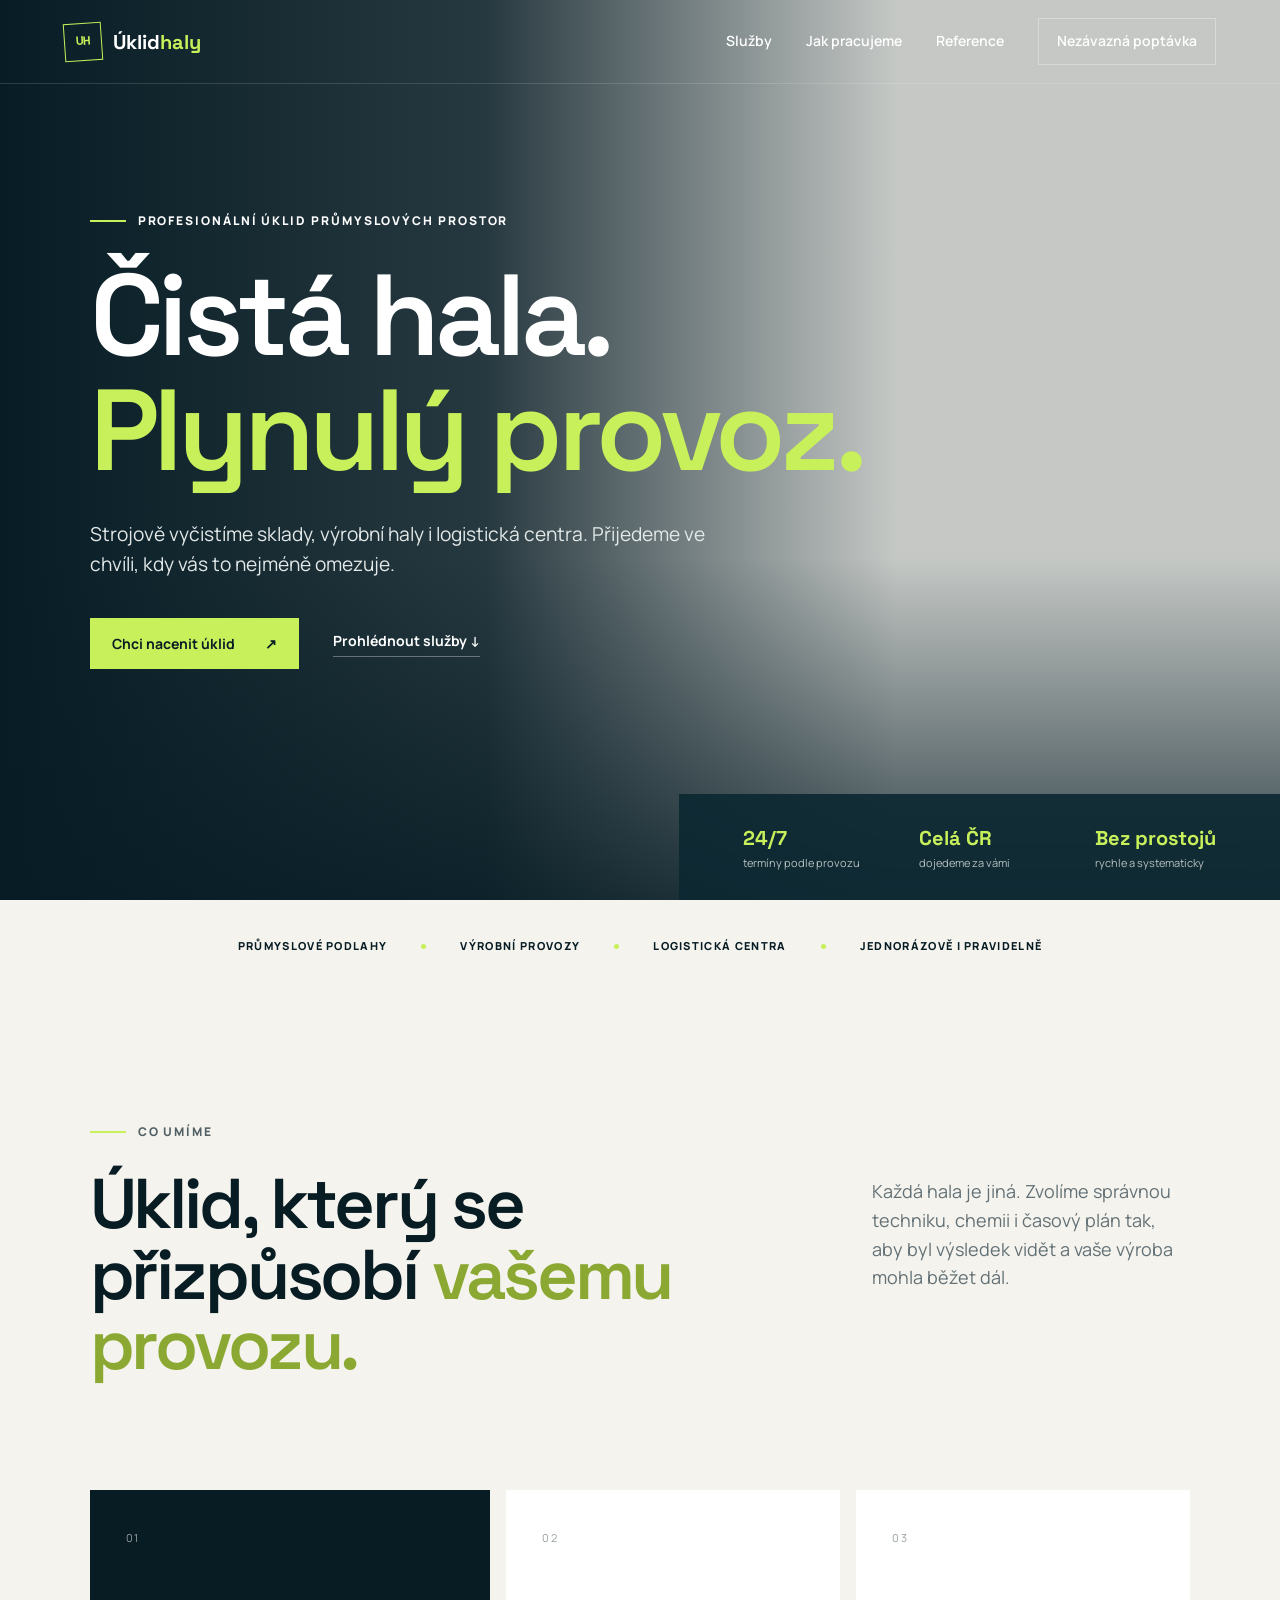
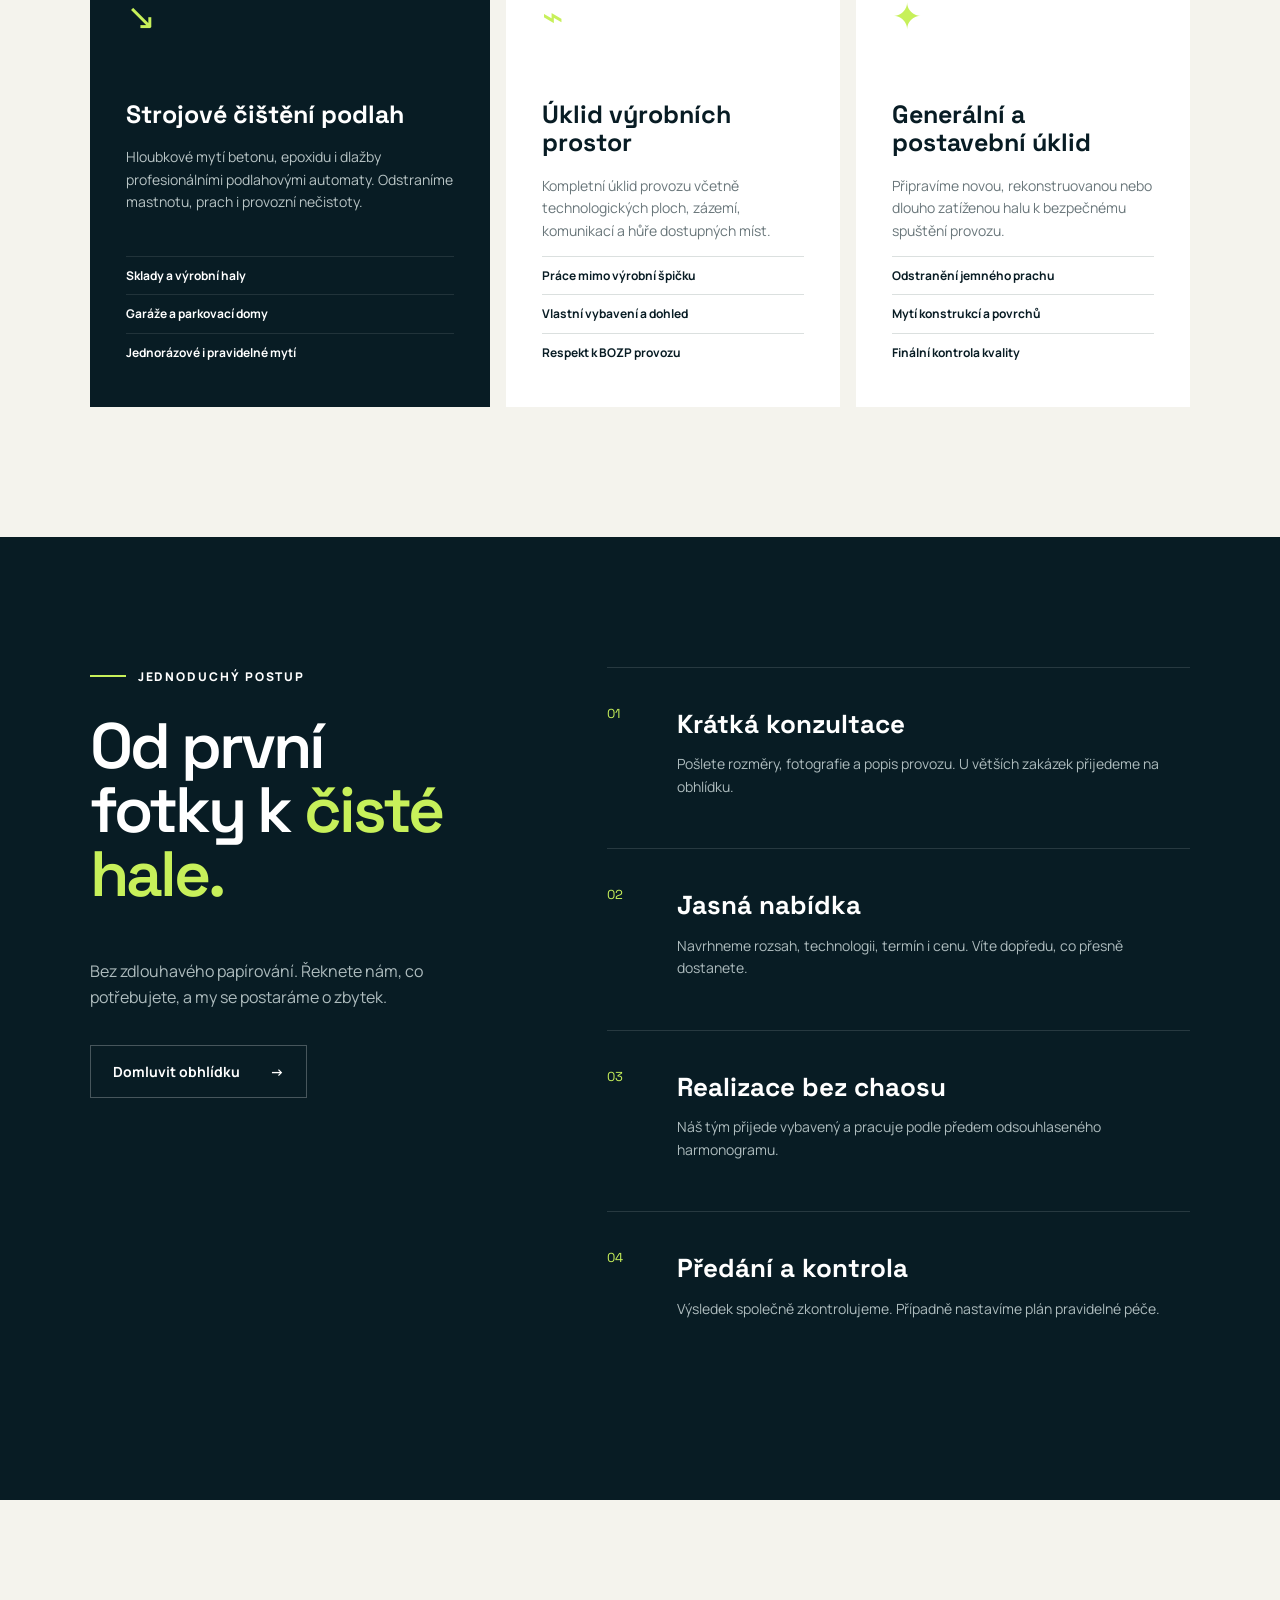
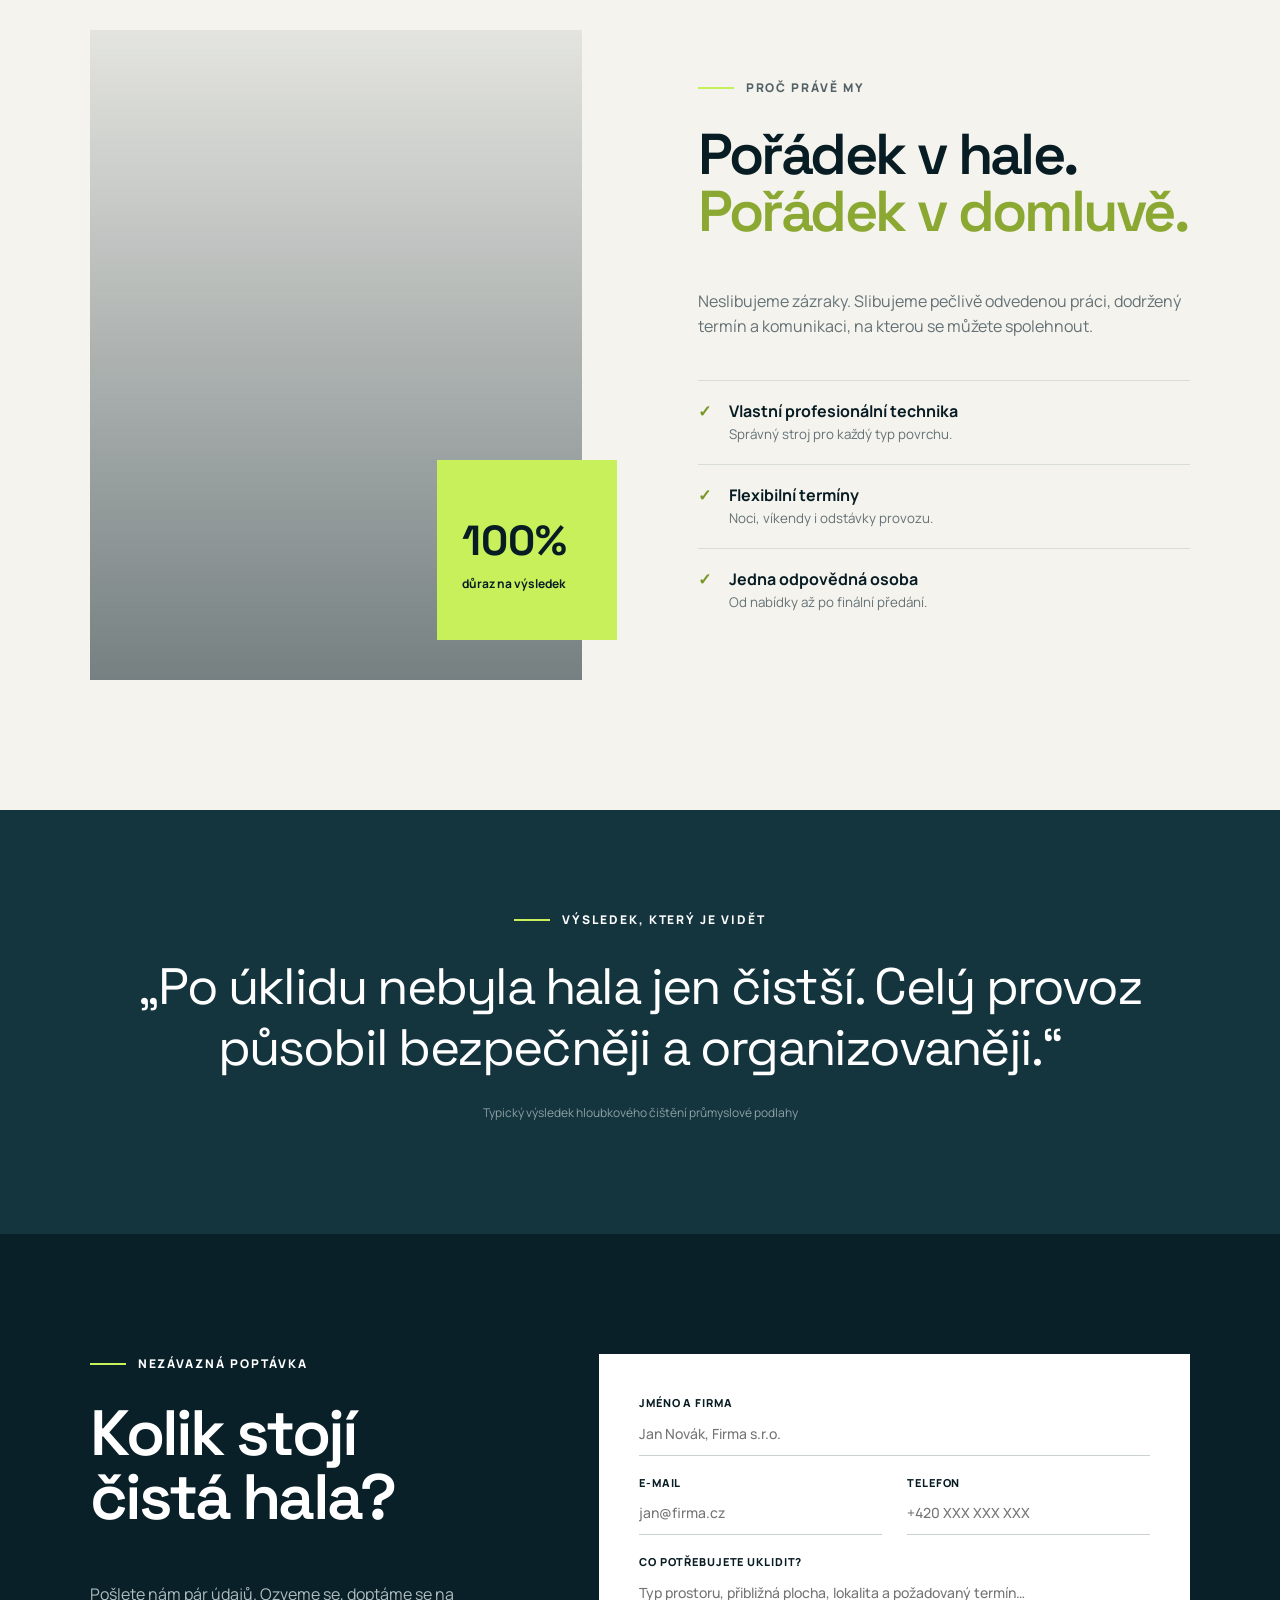
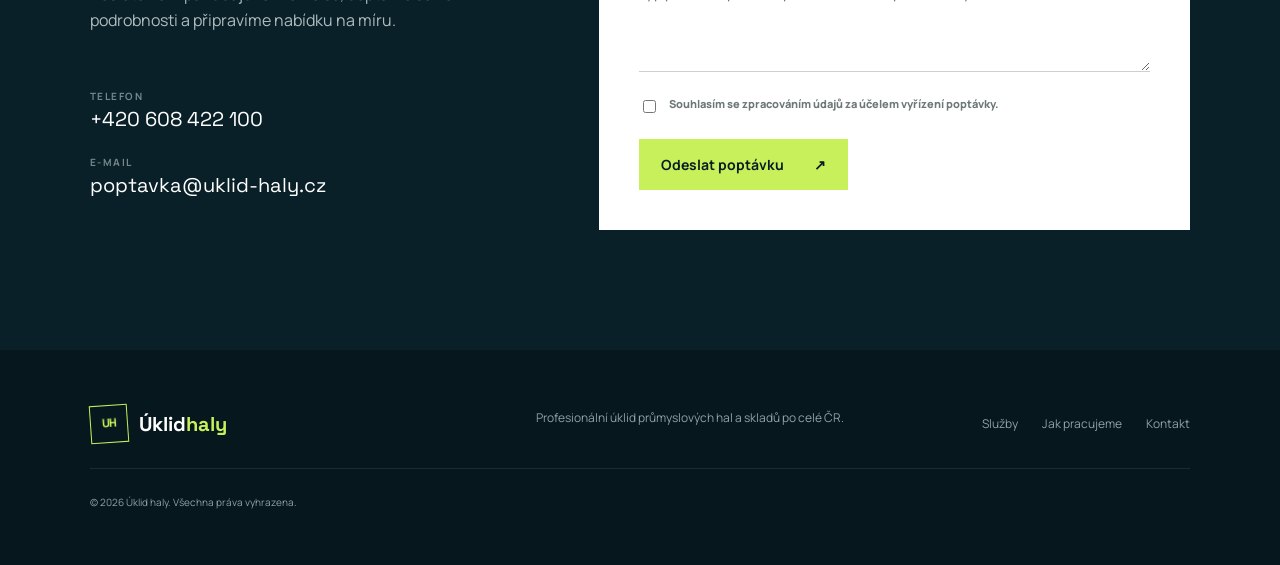
==== index.html @ a07c73bd "Add files via upload" ====
<!doctype html>
<html lang="cs">
<head>
  <meta charset="UTF-8">
  <meta name="viewport" content="width=device-width, initial-scale=1.0">
  <meta name="description" content="Profesionální strojové čištění průmyslových hal, skladů a výrobních provozů po celé ČR.">
  <meta name="theme-color" content="#081c24">
  <title>Úklid haly | Čistý provoz bez prostojů</title>
  <link rel="preconnect" href="https://fonts.googleapis.com">
  <link rel="preconnect" href="https://fonts.gstatic.com" crossorigin>
  <link href="https://fonts.googleapis.com/css2?family=Manrope:wght@400;500;600;700;800&family=Space+Grotesk:wght@500;600;700&display=swap" rel="stylesheet">
  <link rel="stylesheet" href="styles.css">
</head>
<body>
  <header class="site-header" id="top">
    <a class="brand" href="#top" aria-label="Úklid haly – domů">
      <span class="brand-mark">UH</span>
      <span>Úklid<span>haly</span></span>
    </a>
    <button class="menu-button" aria-expanded="false" aria-controls="main-nav">Menu</button>
    <nav id="main-nav" aria-label="Hlavní navigace">
      <a href="#sluzby">Služby</a>
      <a href="#postup">Jak pracujeme</a>
      <a href="#reference">Reference</a>
      <a class="nav-cta" href="#kontakt">Nezávazná poptávka</a>
    </nav>
  </header>

  <main>
    <section class="hero">
      <div class="hero-shade"></div>
      <div class="hero-content reveal">
        <p class="eyebrow"><span></span> Profesionální úklid průmyslových prostor</p>
        <h1>Čistá hala.<br><em>Plynulý provoz.</em></h1>
        <p class="hero-copy">Strojově vyčistíme sklady, výrobní haly i logistická centra. Přijedeme ve chvíli, kdy vás to nejméně omezuje.</p>
        <div class="hero-actions">
          <a class="button button-primary" href="#kontakt">Chci nacenit úklid <span>↗</span></a>
          <a class="text-link" href="#sluzby">Prohlédnout služby ↓</a>
        </div>
      </div>
      <div class="hero-stats reveal">
        <div><strong>24/7</strong><span>termíny podle provozu</span></div>
        <div><strong>Celá ČR</strong><span>dojedeme za vámi</span></div>
        <div><strong>Bez prostojů</strong><span>rychle a systematicky</span></div>
      </div>
    </section>

    <section class="trust-strip" aria-label="Hlavní výhody">
      <span>Průmyslové podlahy</span><i></i><span>Výrobní provozy</span><i></i><span>Logistická centra</span><i></i><span>Jednorázově i pravidelně</span>
    </section>

    <section class="section intro" id="sluzby">
      <div class="section-heading reveal">
        <p class="eyebrow dark"><span></span> Co umíme</p>
        <h2>Úklid, který se přizpůsobí <em>vašemu provozu.</em></h2>
      </div>
      <p class="lead reveal">Každá hala je jiná. Zvolíme správnou techniku, chemii i časový plán tak, aby byl výsledek vidět a vaše výroba mohla běžet dál.</p>
      <div class="services-grid">
        <article class="service-card featured reveal">
          <div class="service-number">01</div>
          <div class="service-icon">↘</div>
          <h3>Strojové čištění podlah</h3>
          <p>Hloubkové mytí betonu, epoxidu i dlažby profesionálními podlahovými automaty. Odstraníme mastnotu, prach i provozní nečistoty.</p>
          <ul><li>Sklady a výrobní haly</li><li>Garáže a parkovací domy</li><li>Jednorázové i pravidelné mytí</li></ul>
        </article>
        <article class="service-card reveal">
          <div class="service-number">02</div>
          <div class="service-icon">⌁</div>
          <h3>Úklid výrobních prostor</h3>
          <p>Kompletní úklid provozu včetně technologických ploch, zázemí, komunikací a hůře dostupných míst.</p>
          <ul><li>Práce mimo výrobní špičku</li><li>Vlastní vybavení a dohled</li><li>Respekt k BOZP provozu</li></ul>
        </article>
        <article class="service-card reveal">
          <div class="service-number">03</div>
          <div class="service-icon">✦</div>
          <h3>Generální a postavební úklid</h3>
          <p>Připravíme novou, rekonstruovanou nebo dlouho zatíženou halu k bezpečnému spuštění provozu.</p>
          <ul><li>Odstranění jemného prachu</li><li>Mytí konstrukcí a povrchů</li><li>Finální kontrola kvality</li></ul>
        </article>
      </div>
    </section>

    <section class="dark-section" id="postup">
      <div class="process-copy reveal">
        <p class="eyebrow"><span></span> Jednoduchý postup</p>
        <h2>Od první fotky k <em>čisté hale.</em></h2>
        <p>Bez zdlouhavého papírování. Řeknete nám, co potřebujete, a my se postaráme o zbytek.</p>
        <a class="button button-outline" href="#kontakt">Domluvit obhlídku <span>→</span></a>
      </div>
      <ol class="steps">
        <li class="reveal"><span>01</span><div><h3>Krátká konzultace</h3><p>Pošlete rozměry, fotografie a popis provozu. U větších zakázek přijedeme na obhlídku.</p></div></li>
        <li class="reveal"><span>02</span><div><h3>Jasná nabídka</h3><p>Navrhneme rozsah, technologii, termín i cenu. Víte dopředu, co přesně dostanete.</p></div></li>
        <li class="reveal"><span>03</span><div><h3>Realizace bez chaosu</h3><p>Náš tým přijede vybavený a pracuje podle předem odsouhlaseného harmonogramu.</p></div></li>
        <li class="reveal"><span>04</span><div><h3>Předání a kontrola</h3><p>Výsledek společně zkontrolujeme. Případně nastavíme plán pravidelné péče.</p></div></li>
      </ol>
    </section>

    <section class="section why-us">
      <div class="why-visual reveal">
        <div class="visual-label"><strong>100%</strong><span>důraz na výsledek</span></div>
      </div>
      <div class="why-copy reveal">
        <p class="eyebrow dark"><span></span> Proč právě my</p>
        <h2>Pořádek v hale.<br><em>Pořádek v domluvě.</em></h2>
        <p>Neslibujeme zázraky. Slibujeme pečlivě odvedenou práci, dodržený termín a komunikaci, na kterou se můžete spolehnout.</p>
        <div class="benefits">
          <div><b>✓</b><span><strong>Vlastní profesionální technika</strong><small>Správný stroj pro každý typ povrchu.</small></span></div>
          <div><b>✓</b><span><strong>Flexibilní termíny</strong><small>Noci, víkendy i odstávky provozu.</small></span></div>
          <div><b>✓</b><span><strong>Jedna odpovědná osoba</strong><small>Od nabídky až po finální předání.</small></span></div>
        </div>
      </div>
    </section>

    <section class="testimonial" id="reference">
      <p class="eyebrow"><span></span> Výsledek, který je vidět</p>
      <blockquote>„Po úklidu nebyla hala jen čistší. Celý provoz působil bezpečněji a organizovaněji.“</blockquote>
      <p class="quote-note">Typický výsledek hloubkového čištění průmyslové podlahy</p>
    </section>

    <section class="contact" id="kontakt">
      <div class="contact-copy reveal">
        <p class="eyebrow"><span></span> Nezávazná poptávka</p>
        <h2>Kolik stojí čistá hala?</h2>
        <p>Pošlete nám pár údajů. Ozveme se, doptáme se na podrobnosti a připravíme nabídku na míru.</p>
        <div class="contact-direct">
          <a href="tel:+420608422100"><span>Telefon</span>+420 608 422 100</a>
          <a href="mailto:poptavka@uklid-haly.cz"><span>E-mail</span>poptavka@uklid-haly.cz</a>
        </div>
      </div>
      <form class="contact-form reveal" action="https://formsubmit.co/poptavka@uklid-haly.cz" method="POST">
        <input type="hidden" name="_subject" value="Nová poptávka z webu uklidhaly.cz">
        <input type="hidden" name="_captcha" value="false">
        <label>Jméno a firma<input name="jmeno_firma" required placeholder="Jan Novák, Firma s.r.o."></label>
        <div class="form-row">
          <label>E-mail<input type="email" name="email" required placeholder="jan@firma.cz"></label>
          <label>Telefon<input type="tel" name="telefon" placeholder="+420 XXX XXX XXX"></label>
        </div>
        <label>Co potřebujete uklidit?<textarea name="zprava" required rows="4" placeholder="Typ prostoru, přibližná plocha, lokalita a požadovaný termín…"></textarea></label>
        <label class="consent"><input type="checkbox" required> <span>Souhlasím se zpracováním údajů za účelem vyřízení poptávky.</span></label>
        <button class="button button-primary" type="submit">Odeslat poptávku <span>↗</span></button>
      </form>
    </section>
  </main>

  <footer>
    <a class="brand" href="#top"><span class="brand-mark">UH</span><span>Úklid<span>haly</span></span></a>
    <p>Profesionální úklid průmyslových hal a skladů po celé ČR.</p>
    <div><a href="#sluzby">Služby</a><a href="#postup">Jak pracujeme</a><a href="#kontakt">Kontakt</a></div>
    <small>© <span id="year"></span> Úklid haly. Všechna práva vyhrazena.</small>
  </footer>
  <script src="script.js"></script>
</body>
</html>
---- styles.css ----
:root{--ink:#081c24;--ink2:#102d36;--lime:#c7f05a;--paper:#f4f3ed;--white:#fff;--muted:#637176;--line:#d9ddd9}*{box-sizing:border-box}html{scroll-behavior:smooth}body{margin:0;background:var(--paper);color:var(--ink);font-family:Manrope,Arial,sans-serif;line-height:1.6}a{color:inherit;text-decoration:none}h1,h2,h3,p{margin-top:0}h1,h2{font-family:"Space Grotesk",sans-serif;line-height:1;letter-spacing:-.045em}h2{font-size:clamp(2.8rem,5.5vw,5.4rem);font-weight:600}em{font-style:normal;color:var(--lime)}.site-header{height:84px;padding:0 max(5vw,24px);display:flex;align-items:center;justify-content:space-between;position:absolute;z-index:20;color:#fff;width:100%;border-bottom:1px solid #ffffff24}.brand{display:flex;align-items:center;gap:11px;font-family:"Space Grotesk";font-size:20px;font-weight:700}.brand>span:last-child>span{color:var(--lime)}.brand-mark{width:38px;height:38px;display:grid;place-items:center;border:1px solid var(--lime);color:var(--lime);font-size:12px;letter-spacing:-1px;transform:rotate(-4deg)}nav{display:flex;align-items:center;gap:34px;font-size:14px;font-weight:600}nav a:not(.nav-cta):hover{color:var(--lime)}.nav-cta{border:1px solid #ffffff55;padding:11px 18px}.nav-cta:hover{background:var(--lime);border-color:var(--lime);color:var(--ink)}.menu-button{display:none}.hero{min-height:780px;height:100vh;max-height:980px;background:linear-gradient(90deg,#071c25 0%,#071c25dd 38%,#071c2533 70%),url('assets/hero-hala.png') center/cover;position:relative;color:#fff;display:flex;align-items:center;padding:120px max(7vw,24px) 140px}.hero-shade{position:absolute;inset:0;background:linear-gradient(0deg,#071c25cc 0%,transparent 38%)}.hero-content{position:relative;z-index:2;max-width:780px}.eyebrow{text-transform:uppercase;letter-spacing:.16em;font-size:12px;font-weight:800;display:flex;align-items:center;gap:12px;margin-bottom:28px}.eyebrow span{display:inline-block;width:36px;height:2px;background:var(--lime)}.eyebrow.dark{color:#526166}.hero h1{font-size:clamp(4rem,9vw,8.5rem);margin-bottom:30px;font-weight:600}.hero-copy{font-size:clamp(1rem,1.5vw,1.25rem);max-width:630px;color:#e3e9e8;margin-bottom:38px}.hero-actions{display:flex;align-items:center;gap:34px;flex-wrap:wrap}.button{display:inline-flex;justify-content:center;align-items:center;gap:30px;padding:16px 22px;border:0;font:700 14px Manrope;cursor:pointer;transition:.2s}.button-primary{background:var(--lime);color:var(--ink)}.button-primary:hover{background:#dcff80;transform:translateY(-2px)}.text-link{font-weight:700;font-size:14px;border-bottom:1px solid #ffffff55;padding-bottom:4px}.hero-stats{position:absolute;z-index:2;bottom:0;right:0;display:grid;grid-template-columns:repeat(3,1fr);background:#0d2832e8;backdrop-filter:blur(14px);padding:28px max(5vw,30px);gap:55px}.hero-stats div{display:flex;flex-direction:column}.hero-stats strong{font-family:"Space Grotesk";font-size:20px;color:var(--lime)}.hero-stats span{font-size:11px;color:#b7c1c2}.trust-strip{min-height:92px;display:flex;align-items:center;justify-content:center;gap:34px;text-transform:uppercase;font-size:11px;font-weight:800;letter-spacing:.12em;padding:20px}.trust-strip i{width:5px;height:5px;border-radius:50%;background:var(--lime)}.section{padding:130px max(7vw,24px)}.intro{display:grid;grid-template-columns:1.4fr .6fr;gap:40px}.section-heading h2{margin-bottom:70px}.section-heading em,.why-copy em{color:#8aa832}.lead{font-size:18px;color:var(--muted);padding-top:55px}.services-grid{grid-column:1/-1;display:grid;grid-template-columns:1.2fr 1fr 1fr;gap:16px}.service-card{background:#fff;padding:36px;min-height:440px;display:flex;flex-direction:column;border-top:3px solid transparent;transition:.25s}.service-card:hover{transform:translateY(-5px);border-color:var(--lime);box-shadow:0 18px 45px #102d3614}.service-card.featured{background:var(--ink);color:#fff}.service-number{font-size:11px;color:#97a0a0;letter-spacing:.15em}.service-icon{font-size:36px;color:var(--lime);margin:40px 0 55px}.service-card h3{font-family:"Space Grotesk";font-size:25px;line-height:1.15;margin-bottom:18px}.service-card p{font-size:14px;color:#69767a}.featured p{color:#b8c4c5}.service-card ul{list-style:none;padding:0;margin:auto 0 0;font-size:12px;font-weight:700}.service-card li{padding:9px 0;border-top:1px solid #dbe0df}.featured li{border-color:#ffffff1a}.dark-section{background:var(--ink);color:#fff;padding:130px max(7vw,24px);display:grid;grid-template-columns:.8fr 1.2fr;gap:10vw}.process-copy{position:sticky;top:50px;align-self:start}.process-copy h2{font-size:clamp(3rem,5vw,5rem)}.process-copy>p:not(.eyebrow){color:#aebcbe;max-width:460px;margin-bottom:35px}.button-outline{border:1px solid #ffffff42;background:transparent;color:#fff}.button-outline:hover{border-color:var(--lime);color:var(--lime)}.steps{padding:0;margin:0;list-style:none}.steps li{display:grid;grid-template-columns:70px 1fr;padding:36px 0;border-top:1px solid #ffffff20}.steps li>span{font-family:"Space Grotesk";font-size:13px;color:var(--lime)}.steps h3{font-family:"Space Grotesk";font-size:26px;margin-bottom:8px}.steps p{color:#aebcbe;font-size:14px;max-width:550px}.why-us{display:grid;grid-template-columns:1fr 1fr;gap:9vw;align-items:center}.why-visual{min-height:650px;background:linear-gradient(0deg,#081c2488,#081c2411),url('assets/hero-hala.png') 72% center/cover;position:relative}.visual-label{position:absolute;right:-35px;bottom:40px;background:var(--lime);width:180px;height:180px;display:flex;flex-direction:column;justify-content:center;padding:25px}.visual-label strong{font-family:"Space Grotesk";font-size:42px}.visual-label span{font-size:12px;font-weight:700}.why-copy h2{font-size:clamp(2.7rem,4.5vw,4.8rem)}.why-copy>p:not(.eyebrow){color:var(--muted)}.benefits{margin-top:40px}.benefits>div{display:flex;gap:18px;padding:18px 0;border-top:1px solid var(--line)}.benefits b{color:#789626}.benefits span{display:flex;flex-direction:column}.benefits small{color:var(--muted)}.testimonial{background:#14343e;color:#fff;text-align:center;padding:100px max(7vw,24px)}.testimonial .eyebrow{justify-content:center}.testimonial blockquote{font-family:"Space Grotesk";font-size:clamp(2rem,4vw,4rem);line-height:1.18;max-width:1100px;margin:0 auto 25px;letter-spacing:-.035em}.quote-note{color:#8ea1a5;font-size:12px}.contact{background:#0a2028;color:#fff;padding:120px max(7vw,24px);display:grid;grid-template-columns:.8fr 1.2fr;gap:9vw}.contact h2{font-size:clamp(3rem,5vw,5rem)}.contact-copy>p:not(.eyebrow){color:#aebcbe}.contact-direct{margin-top:55px;display:grid;gap:20px}.contact-direct a{font-family:"Space Grotesk";font-size:20px}.contact-direct span{display:block;text-transform:uppercase;font:700 10px Manrope;color:#74888c;letter-spacing:.15em}.contact-form{background:#fff;color:var(--ink);padding:40px;display:grid;gap:18px}.contact-form label{font-size:11px;font-weight:800;text-transform:uppercase;letter-spacing:.08em}.contact-form input,.contact-form textarea{width:100%;border:0;border-bottom:1px solid #cbd1d0;padding:12px 0;font:500 14px Manrope;outline:none;background:transparent;border-radius:0}.contact-form input:focus,.contact-form textarea:focus{border-color:#779922}.form-row{display:grid;grid-template-columns:1fr 1fr;gap:25px}.consent{display:flex;gap:10px;align-items:flex-start;text-transform:none!important;letter-spacing:0!important;color:#6c7779}.consent input{width:auto;margin-top:5px}.contact-form .button{justify-self:start;margin-top:5px}footer{background:#06171d;color:#92a2a5;padding:55px max(7vw,24px);display:grid;grid-template-columns:1fr 1fr auto;align-items:center;gap:25px;font-size:12px}footer .brand{color:#fff}footer>div{display:flex;gap:24px}footer small{grid-column:1/-1;border-top:1px solid #ffffff16;padding-top:25px}.reveal{opacity:0;transform:translateY(24px);transition:opacity .7s ease,transform .7s ease}.reveal.visible{opacity:1;transform:none}@media(max-width:850px){.site-header{height:70px}.menu-button{display:block;background:transparent;color:#fff;border:1px solid #ffffff55;padding:9px 13px;font-weight:700}.site-header nav{display:none;position:absolute;top:70px;left:0;right:0;background:var(--ink);padding:25px;flex-direction:column;align-items:stretch}.site-header nav.open{display:flex}.hero{min-height:800px;padding-top:110px;align-items:flex-start}.hero h1{font-size:clamp(3.6rem,16vw,6rem);margin-top:55px}.hero-stats{left:0;grid-template-columns:1fr;gap:12px;padding:20px 24px}.hero-stats div{flex-direction:row;justify-content:space-between}.trust-strip{overflow:hidden;justify-content:flex-start;white-space:nowrap}.intro,.dark-section,.why-us,.contact{grid-template-columns:1fr}.section{padding:85px 24px}.section-heading h2{margin-bottom:10px}.lead{padding-top:0}.services-grid{grid-template-columns:1fr}.process-copy{position:static}.dark-section,.contact{padding:85px 24px}.why-visual{min-height:450px}.visual-label{right:0}.contact-form{padding:25px}.form-row{grid-template-columns:1fr}footer{grid-template-columns:1fr}footer small{grid-column:auto}footer>div{flex-wrap:wrap}}@media(prefers-reduced-motion:reduce){html{scroll-behavior:auto}.reveal{opacity:1;transform:none;transition:none}}
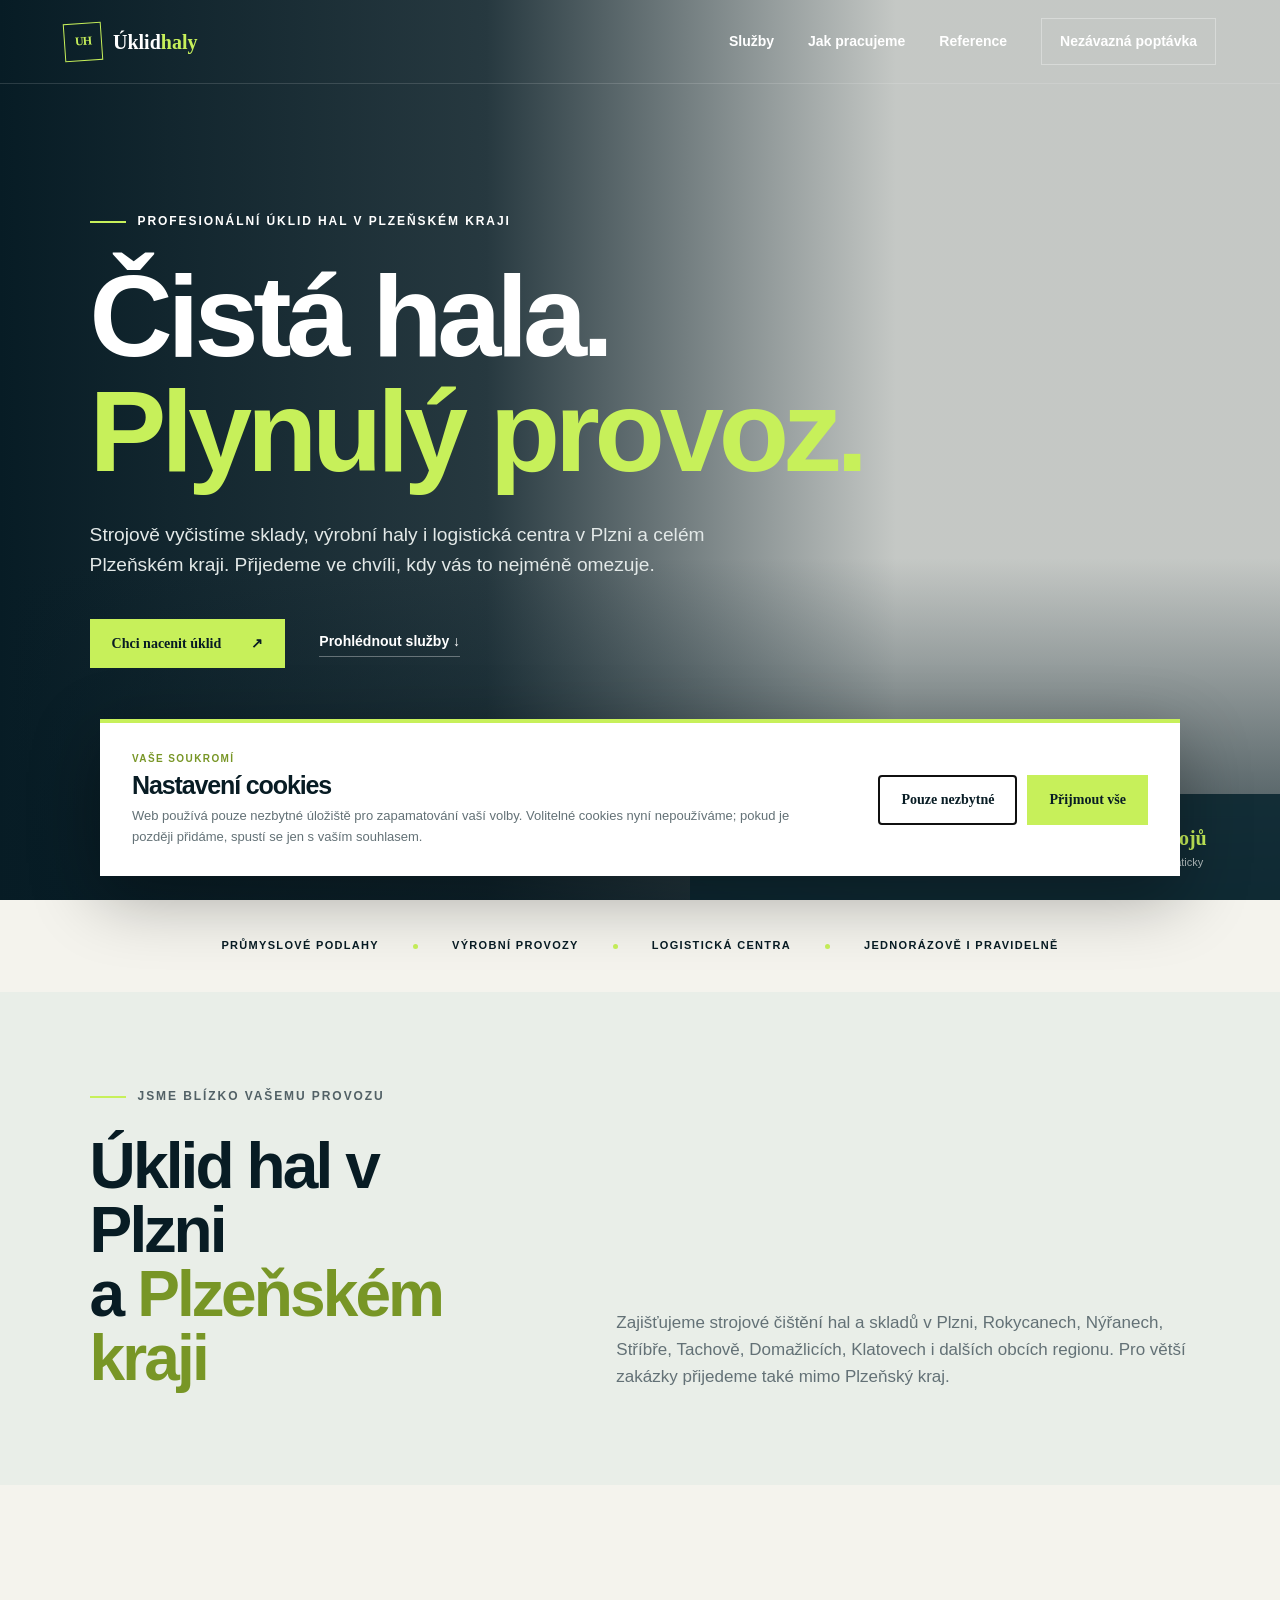
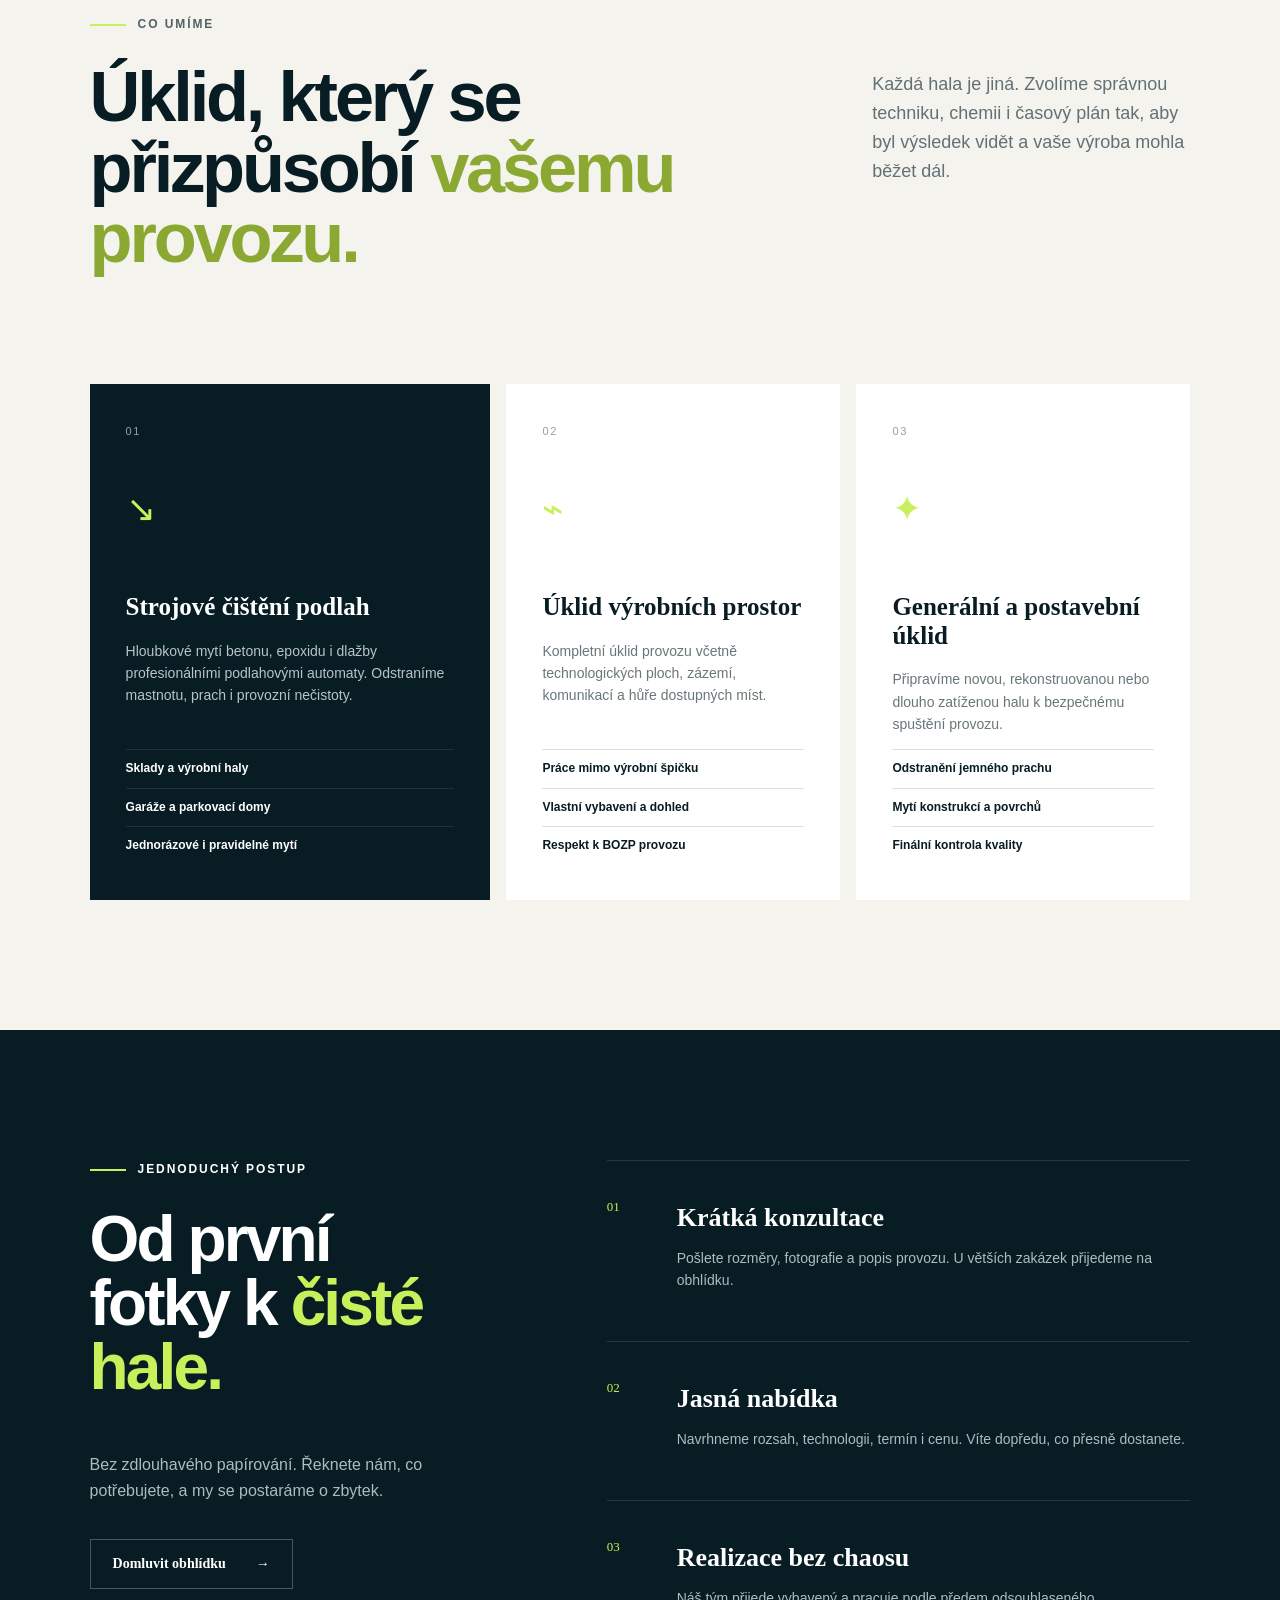
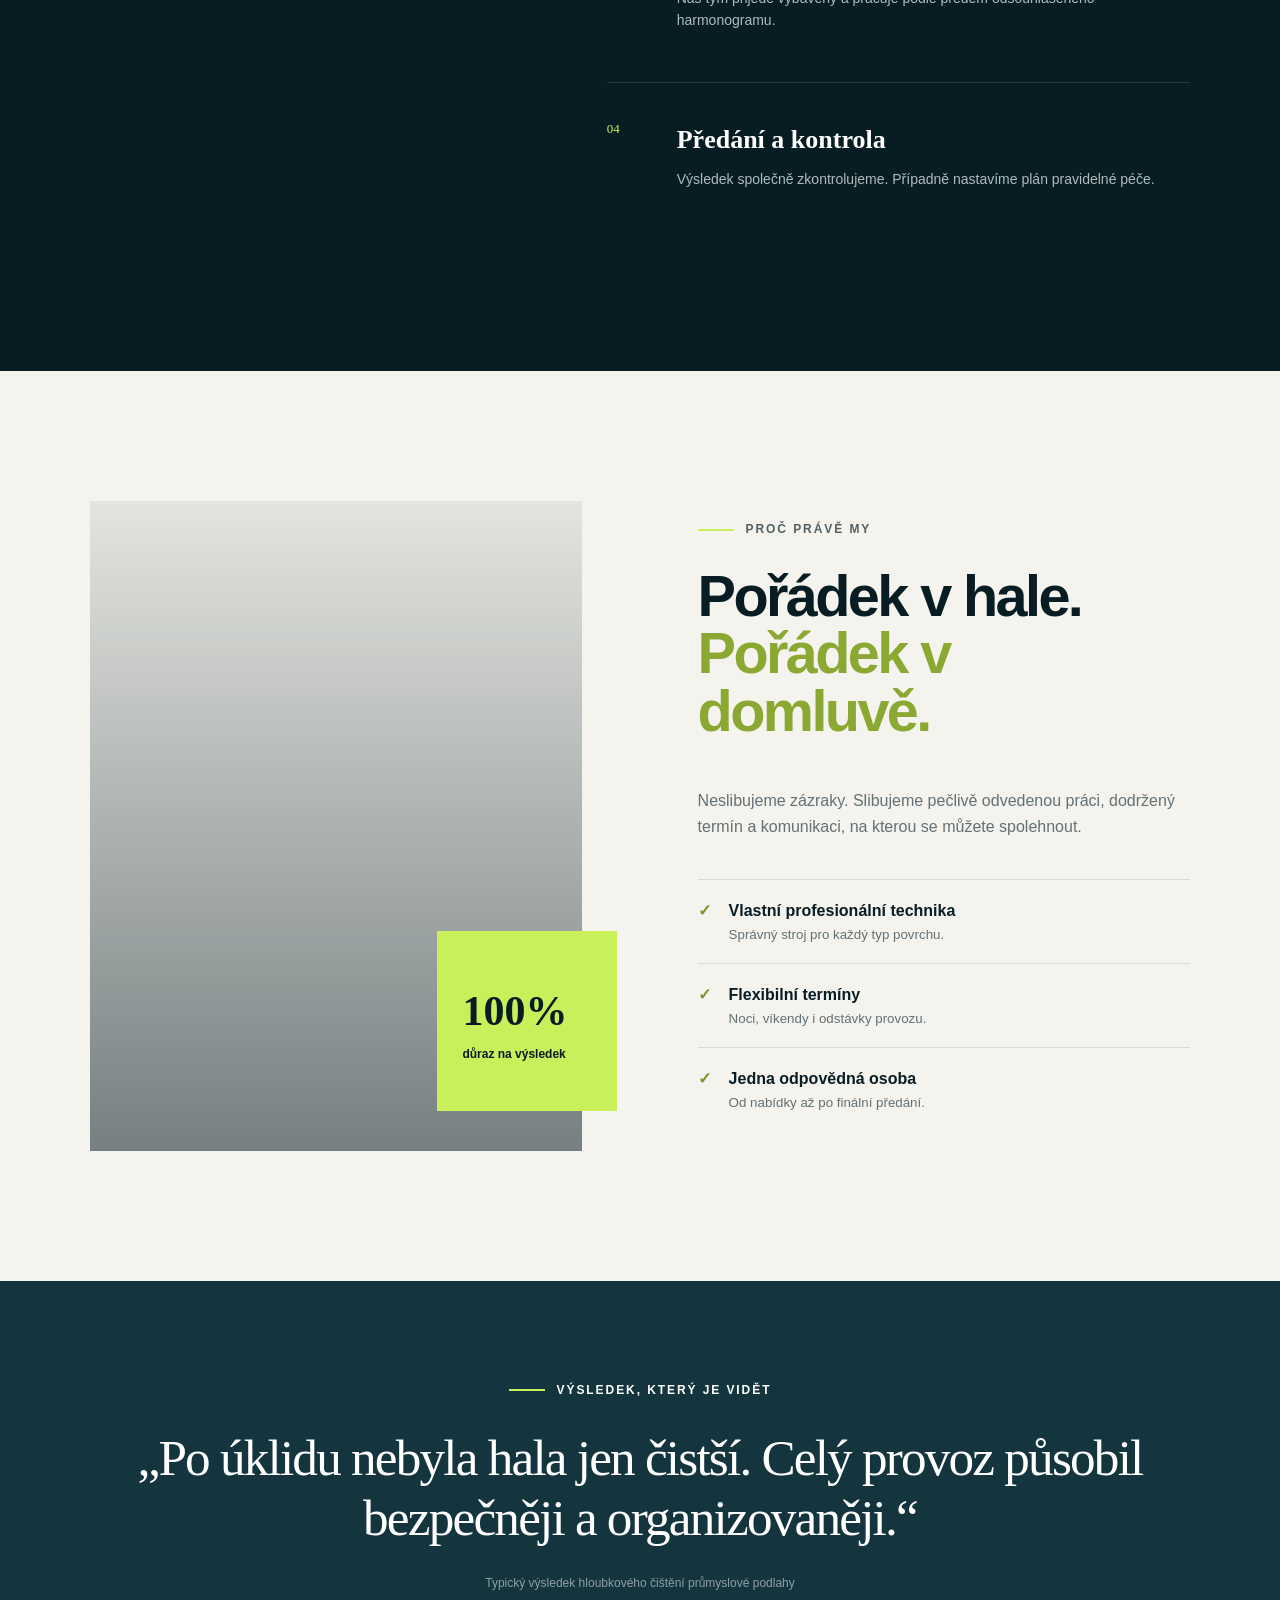
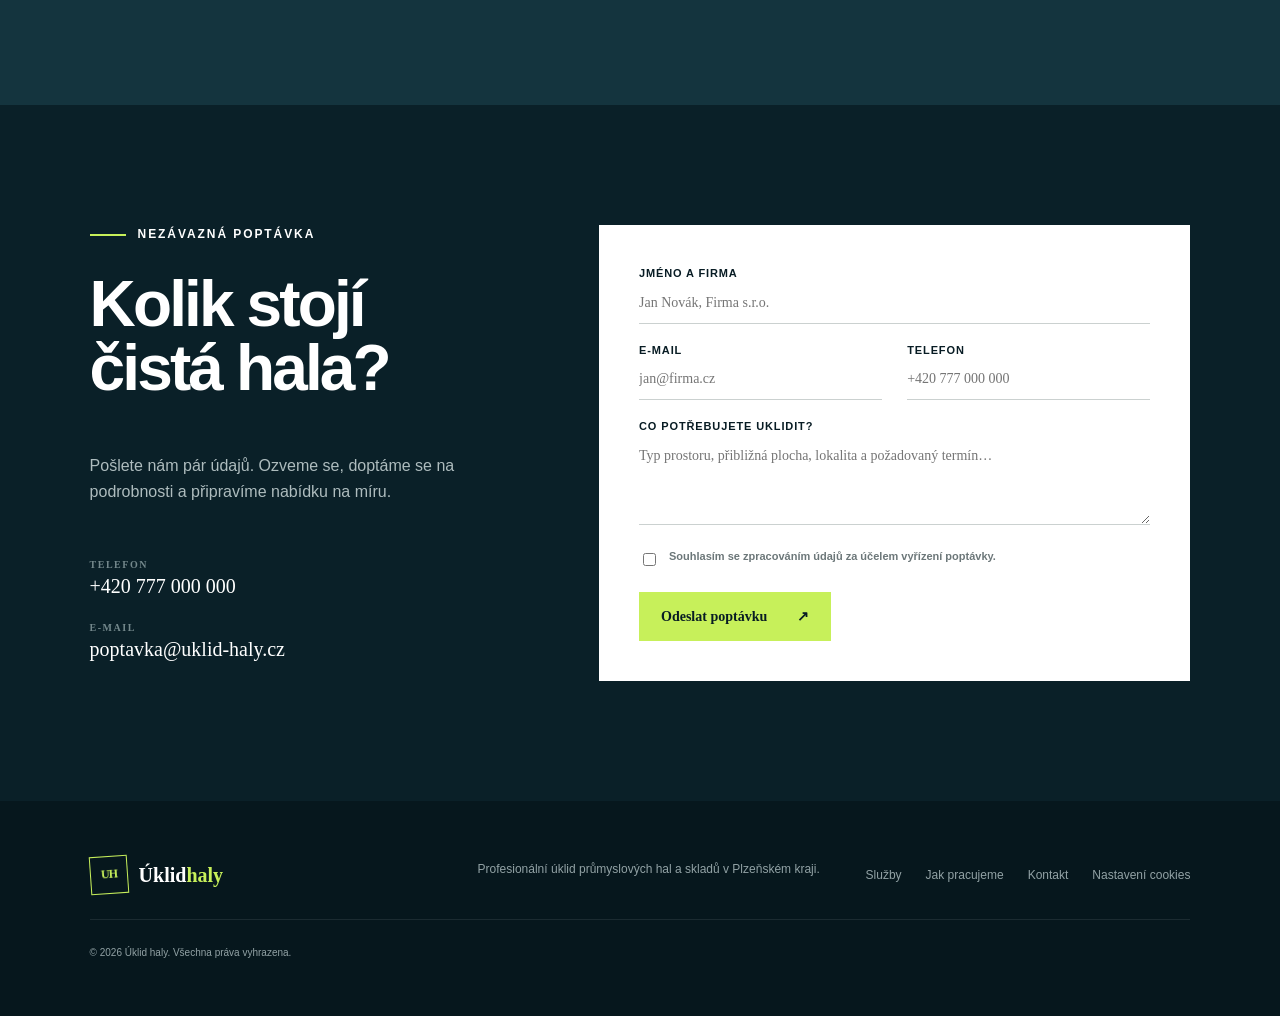
==== commit 9ce4d91e: "Add files via upload" ====
--- a/index.html
+++ b/index.html
@@ -3,13 +3,23 @@
 <head>
   <meta charset="UTF-8">
   <meta name="viewport" content="width=device-width, initial-scale=1.0">
-  <meta name="description" content="Profesionální strojové čištění průmyslových hal, skladů a výrobních provozů po celé ČR.">
+  <meta name="description" content="Profesionální strojové čištění a úklid průmyslových hal, skladů a výrobních provozů v Plzni a celém Plzeňském kraji.">
+  <meta name="robots" content="index, follow, max-image-preview:large">
+  <meta name="geo.region" content="CZ-32">
+  <meta name="geo.placename" content="Plzeňský kraj">
+  <link rel="canonical" href="https://www.uklid-haly.cz/">
+  <meta property="og:locale" content="cs_CZ">
+  <meta property="og:type" content="website">
+  <meta property="og:title" content="Úklid hal Plzeň a Plzeňský kraj | Úklid haly">
+  <meta property="og:description" content="Strojové čištění hal, skladů a výrobních provozů v Plzni a Plzeňském kraji. Termíny podle vašeho provozu.">
+  <meta property="og:url" content="https://www.uklid-haly.cz/">
+  <meta property="og:image" content="https://www.uklid-haly.cz/assets/hero-hala.png">
   <meta name="theme-color" content="#081c24">
-  <title>Úklid haly | Čistý provoz bez prostojů</title>
-  <link rel="preconnect" href="https://fonts.googleapis.com">
-  <link rel="preconnect" href="https://fonts.gstatic.com" crossorigin>
-  <link href="https://fonts.googleapis.com/css2?family=Manrope:wght@400;500;600;700;800&family=Space+Grotesk:wght@500;600;700&display=swap" rel="stylesheet">
+  <link rel="preload" as="image" href="assets/hero-hala.png" fetchpriority="high">
+  <title>Úklid hal Plzeň a Plzeňský kraj | Úklid haly</title>
   <link rel="stylesheet" href="styles.css">
+  <link rel="stylesheet" href="extras.css">
+  <script type="application/ld+json">{"@context":"https://schema.org","@type":"ProfessionalService","name":"Úklid haly","url":"https://www.uklid-haly.cz/","image":"https://www.uklid-haly.cz/assets/hero-hala.png","email":"poptavka@uklid-haly.cz","description":"Profesionální strojové čištění průmyslových hal, skladů a výrobních provozů.","areaServed":[{"@type":"AdministrativeArea","name":"Plzeňský kraj"},{"@type":"City","name":"Plzeň"}],"serviceType":["Úklid průmyslových hal","Strojové čištění podlah","Úklid skladů","Úklid výrobních prostor"]}</script>
 </head>
 <body>
   <header class="site-header" id="top">
@@ -30,9 +40,9 @@
     <section class="hero">
       <div class="hero-shade"></div>
       <div class="hero-content reveal">
-        <p class="eyebrow"><span></span> Profesionální úklid průmyslových prostor</p>
+        <p class="eyebrow"><span></span> Profesionální úklid hal v Plzeňském kraji</p>
         <h1>Čistá hala.<br><em>Plynulý provoz.</em></h1>
-        <p class="hero-copy">Strojově vyčistíme sklady, výrobní haly i logistická centra. Přijedeme ve chvíli, kdy vás to nejméně omezuje.</p>
+        <p class="hero-copy">Strojově vyčistíme sklady, výrobní haly i logistická centra v Plzni a celém Plzeňském kraji. Přijedeme ve chvíli, kdy vás to nejméně omezuje.</p>
         <div class="hero-actions">
           <a class="button button-primary" href="#kontakt">Chci nacenit úklid <span>↗</span></a>
           <a class="text-link" href="#sluzby">Prohlédnout služby ↓</a>
@@ -40,13 +50,19 @@
       </div>
       <div class="hero-stats reveal">
         <div><strong>24/7</strong><span>termíny podle provozu</span></div>
-        <div><strong>Celá ČR</strong><span>dojedeme za vámi</span></div>
+        <div><strong>Plzeňský kraj</strong><span>dojedeme za vámi</span></div>
         <div><strong>Bez prostojů</strong><span>rychle a systematicky</span></div>
       </div>
     </section>
 
     <section class="trust-strip" aria-label="Hlavní výhody">
       <span>Průmyslové podlahy</span><i></i><span>Výrobní provozy</span><i></i><span>Logistická centra</span><i></i><span>Jednorázově i pravidelně</span>
+    </section>
+
+    <section class="local-area" aria-labelledby="lokalita-title">
+      <p class="eyebrow dark"><span></span> Jsme blízko vašemu provozu</p>
+      <h2 id="lokalita-title">Úklid hal v Plzni<br>a <em>Plzeňském kraji</em></h2>
+      <p>Zajišťujeme strojové čištění hal a skladů v Plzni, Rokycanech, Nýřanech, Stříbře, Tachově, Domažlicích, Klatovech i dalších obcích regionu. Pro větší zakázky přijedeme také mimo Plzeňský kraj.</p>
     </section>
 
     <section class="section intro" id="sluzby">
@@ -123,20 +139,23 @@
         <h2>Kolik stojí čistá hala?</h2>
         <p>Pošlete nám pár údajů. Ozveme se, doptáme se na podrobnosti a připravíme nabídku na míru.</p>
         <div class="contact-direct">
-          <a href="tel:+420608422100"><span>Telefon</span>+420 608 422 100</a>
+          <a href="tel:+420777000000"><span>Telefon</span>+420 777 000 000</a>
           <a href="mailto:poptavka@uklid-haly.cz"><span>E-mail</span>poptavka@uklid-haly.cz</a>
         </div>
       </div>
       <form class="contact-form reveal" action="https://formsubmit.co/poptavka@uklid-haly.cz" method="POST">
-        <input type="hidden" name="_subject" value="Nová poptávka z webu uklidhaly.cz">
+        <input type="hidden" name="_subject" value="Nová poptávka z webu uklid-haly.cz">
         <input type="hidden" name="_captcha" value="false">
+        <input type="hidden" name="_template" value="table">
+        <input type="hidden" name="_next" value="https://www.uklid-haly.cz/dekujeme.html">
+        <input type="text" name="_honey" class="honeypot" tabindex="-1" autocomplete="off" aria-hidden="true">
         <label>Jméno a firma<input name="jmeno_firma" required placeholder="Jan Novák, Firma s.r.o."></label>
         <div class="form-row">
           <label>E-mail<input type="email" name="email" required placeholder="jan@firma.cz"></label>
-          <label>Telefon<input type="tel" name="telefon" placeholder="+420 XXX XXX XXX"></label>
+          <label>Telefon<input type="tel" name="telefon" placeholder="+420 777 000 000"></label>
         </div>
         <label>Co potřebujete uklidit?<textarea name="zprava" required rows="4" placeholder="Typ prostoru, přibližná plocha, lokalita a požadovaný termín…"></textarea></label>
-        <label class="consent"><input type="checkbox" required> <span>Souhlasím se zpracováním údajů za účelem vyřízení poptávky.</span></label>
+        <label class="consent"><input type="checkbox" name="souhlas" value="ano" required> <span>Souhlasím se zpracováním údajů za účelem vyřízení poptávky.</span></label>
         <button class="button button-primary" type="submit">Odeslat poptávku <span>↗</span></button>
       </form>
     </section>
@@ -144,10 +163,21 @@
 
   <footer>
     <a class="brand" href="#top"><span class="brand-mark">UH</span><span>Úklid<span>haly</span></span></a>
-    <p>Profesionální úklid průmyslových hal a skladů po celé ČR.</p>
-    <div><a href="#sluzby">Služby</a><a href="#postup">Jak pracujeme</a><a href="#kontakt">Kontakt</a></div>
+    <p>Profesionální úklid průmyslových hal a skladů v Plzeňském kraji.</p>
+    <div><a href="#sluzby">Služby</a><a href="#postup">Jak pracujeme</a><a href="#kontakt">Kontakt</a><button class="footer-link" type="button" data-cookie-settings>Nastavení cookies</button></div>
     <small>© <span id="year"></span> Úklid haly. Všechna práva vyhrazena.</small>
   </footer>
+  <div class="cookie-banner" id="cookie-banner" role="dialog" aria-modal="true" aria-labelledby="cookie-title" hidden>
+    <div>
+      <p class="cookie-kicker">Vaše soukromí</p>
+      <h2 id="cookie-title">Nastavení cookies</h2>
+      <p>Web používá pouze nezbytné úložiště pro zapamatování vaší volby. Volitelné cookies nyní nepoužíváme; pokud je později přidáme, spustí se jen s vaším souhlasem.</p>
+    </div>
+    <div class="cookie-actions">
+      <button class="button button-outline" type="button" data-cookie-choice="necessary">Pouze nezbytné</button>
+      <button class="button button-primary" type="button" data-cookie-choice="all">Přijmout vše</button>
+    </div>
+  </div>
   <script src="script.js"></script>
 </body>
 </html>
--- a/extras.css
+++ b/extras.css
@@ -0,0 +1 @@
+.local-area{padding:95px max(7vw,24px);background:#e9eee8;display:grid;grid-template-columns:.85fr 1.15fr;column-gap:8vw;align-items:end}.local-area .eyebrow{grid-column:1/-1}.local-area h2{font-size:clamp(2.7rem,5vw,5rem);margin:0}.local-area h2 em{color:#789626}.local-area>p:last-child{color:var(--muted);font-size:17px;margin:0;max-width:650px}.honeypot{position:absolute!important;left:-9999px!important;opacity:0!important}.footer-link{border:0;background:none;color:inherit;padding:0;font:inherit;cursor:pointer}.footer-link:hover{color:var(--lime)}.cookie-banner[hidden]{display:none}.cookie-banner{position:fixed;z-index:1000;left:24px;right:24px;bottom:24px;margin:auto;max-width:1080px;background:#fff;color:var(--ink);box-shadow:0 20px 70px #0005;border-top:4px solid var(--lime);padding:28px 32px;display:grid;grid-template-columns:1fr auto;gap:34px;align-items:center}.cookie-banner h2{font-size:25px;margin-bottom:8px}.cookie-banner p{max-width:700px;margin-bottom:0;font-size:13px;color:var(--muted)}.cookie-banner .cookie-kicker{color:#789626;text-transform:uppercase;letter-spacing:.14em;font-size:10px;font-weight:800;margin-bottom:6px}.cookie-actions{display:flex;gap:10px;flex-wrap:wrap}.cookie-actions .button-outline{color:var(--ink);border-color:#aeb8b7}.thank-you-page{min-height:100vh;background:var(--ink);color:#fff;display:grid;place-items:center;padding:24px}.thank-you-card{width:min(760px,100%);padding:55px;background:#102d36}.thank-you-card .brand{margin-bottom:70px}.thank-you-card h1{font-size:clamp(3.5rem,8vw,6.5rem)}.thank-you-card>p:not(.eyebrow){color:#bdc8c9;margin-bottom:32px}@media(max-width:850px){.local-area{padding:70px 24px;grid-template-columns:1fr;gap:22px}.cookie-banner{left:12px;right:12px;bottom:12px;padding:22px;grid-template-columns:1fr}.cookie-actions{display:grid}.cookie-actions .button{width:100%}}
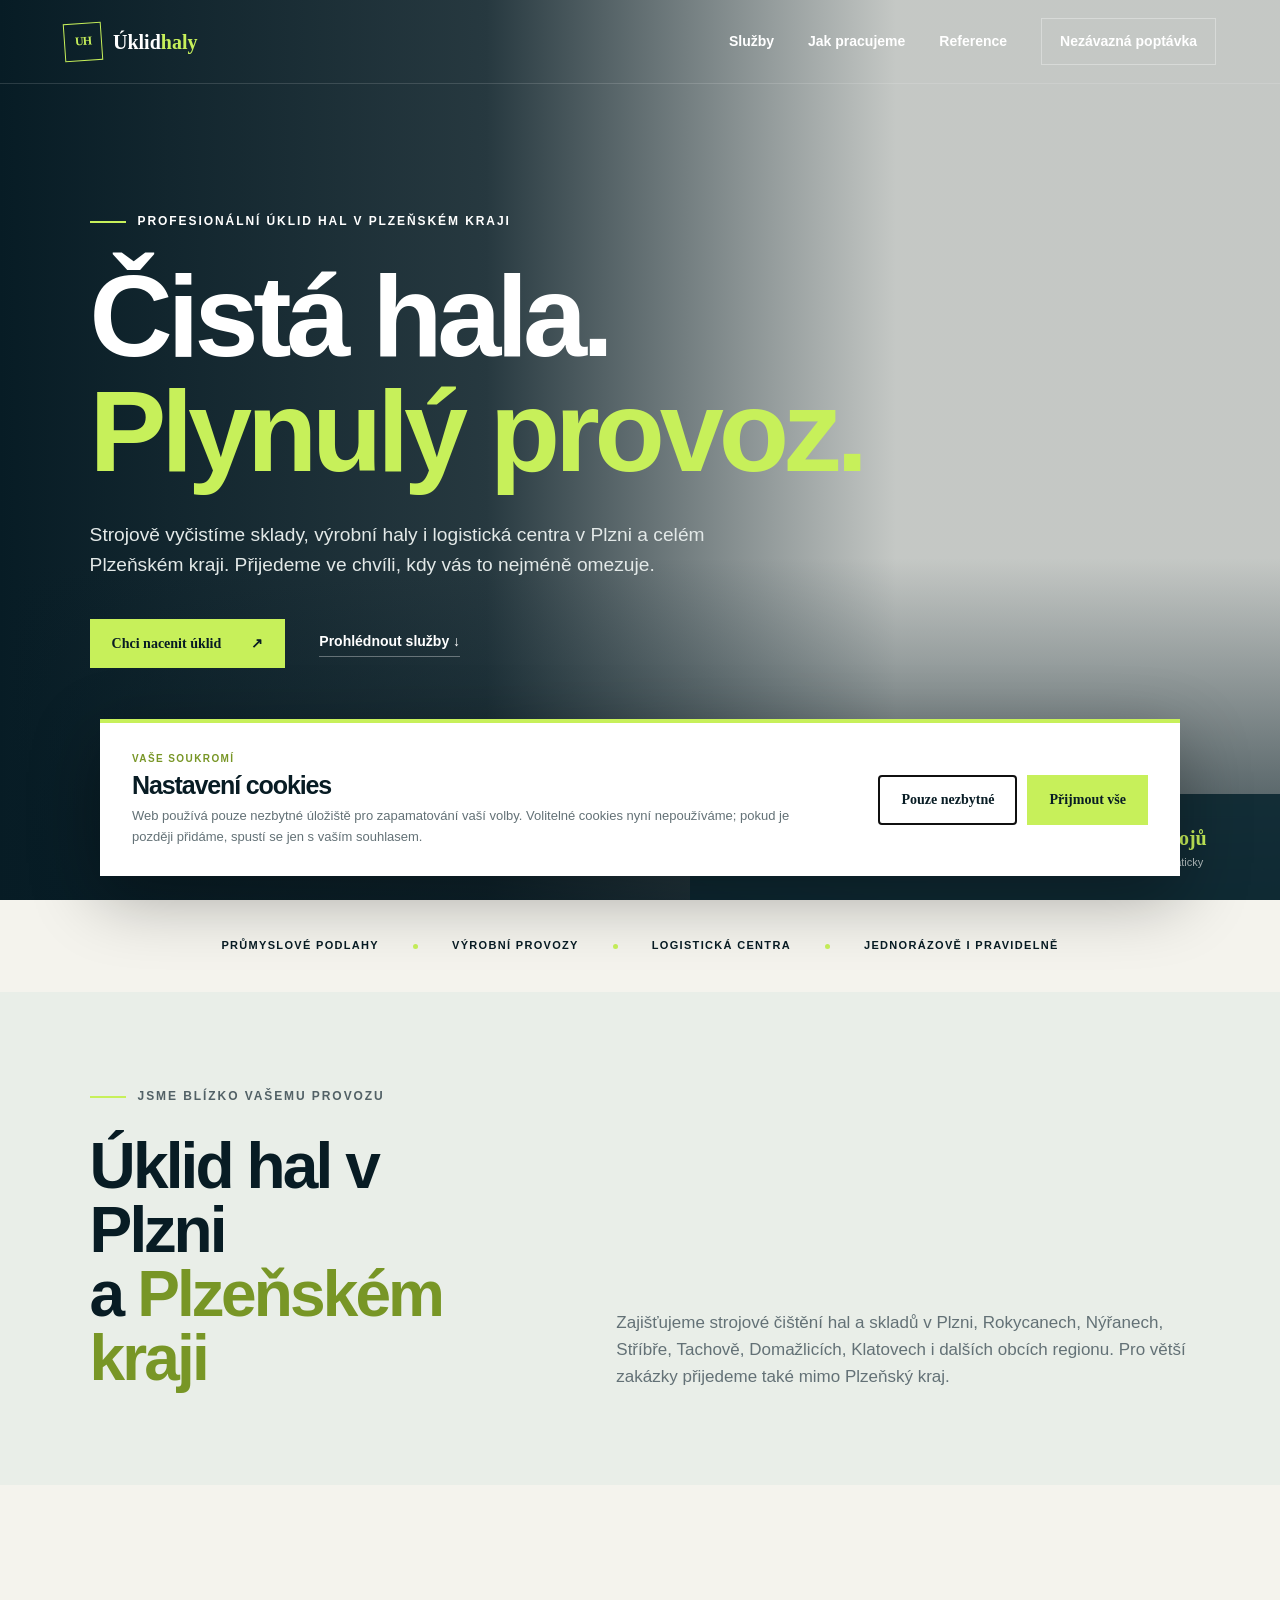
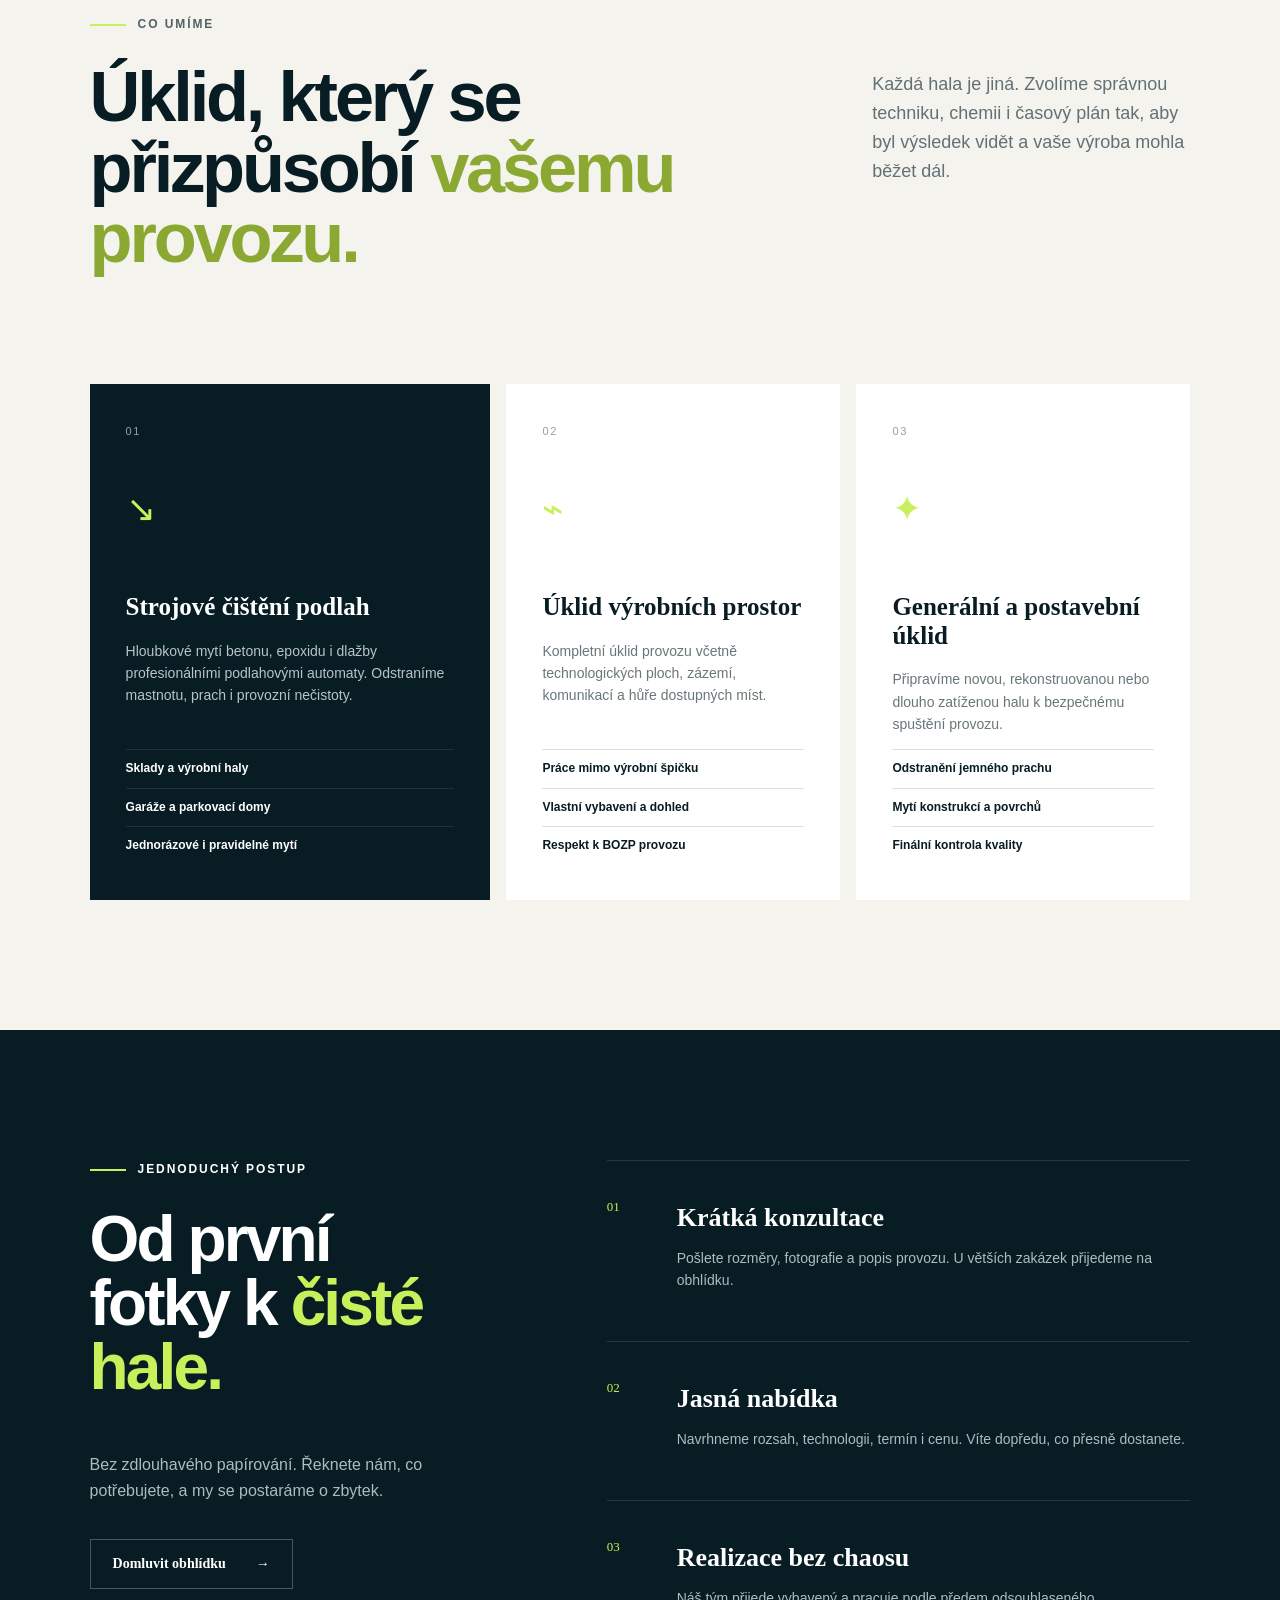
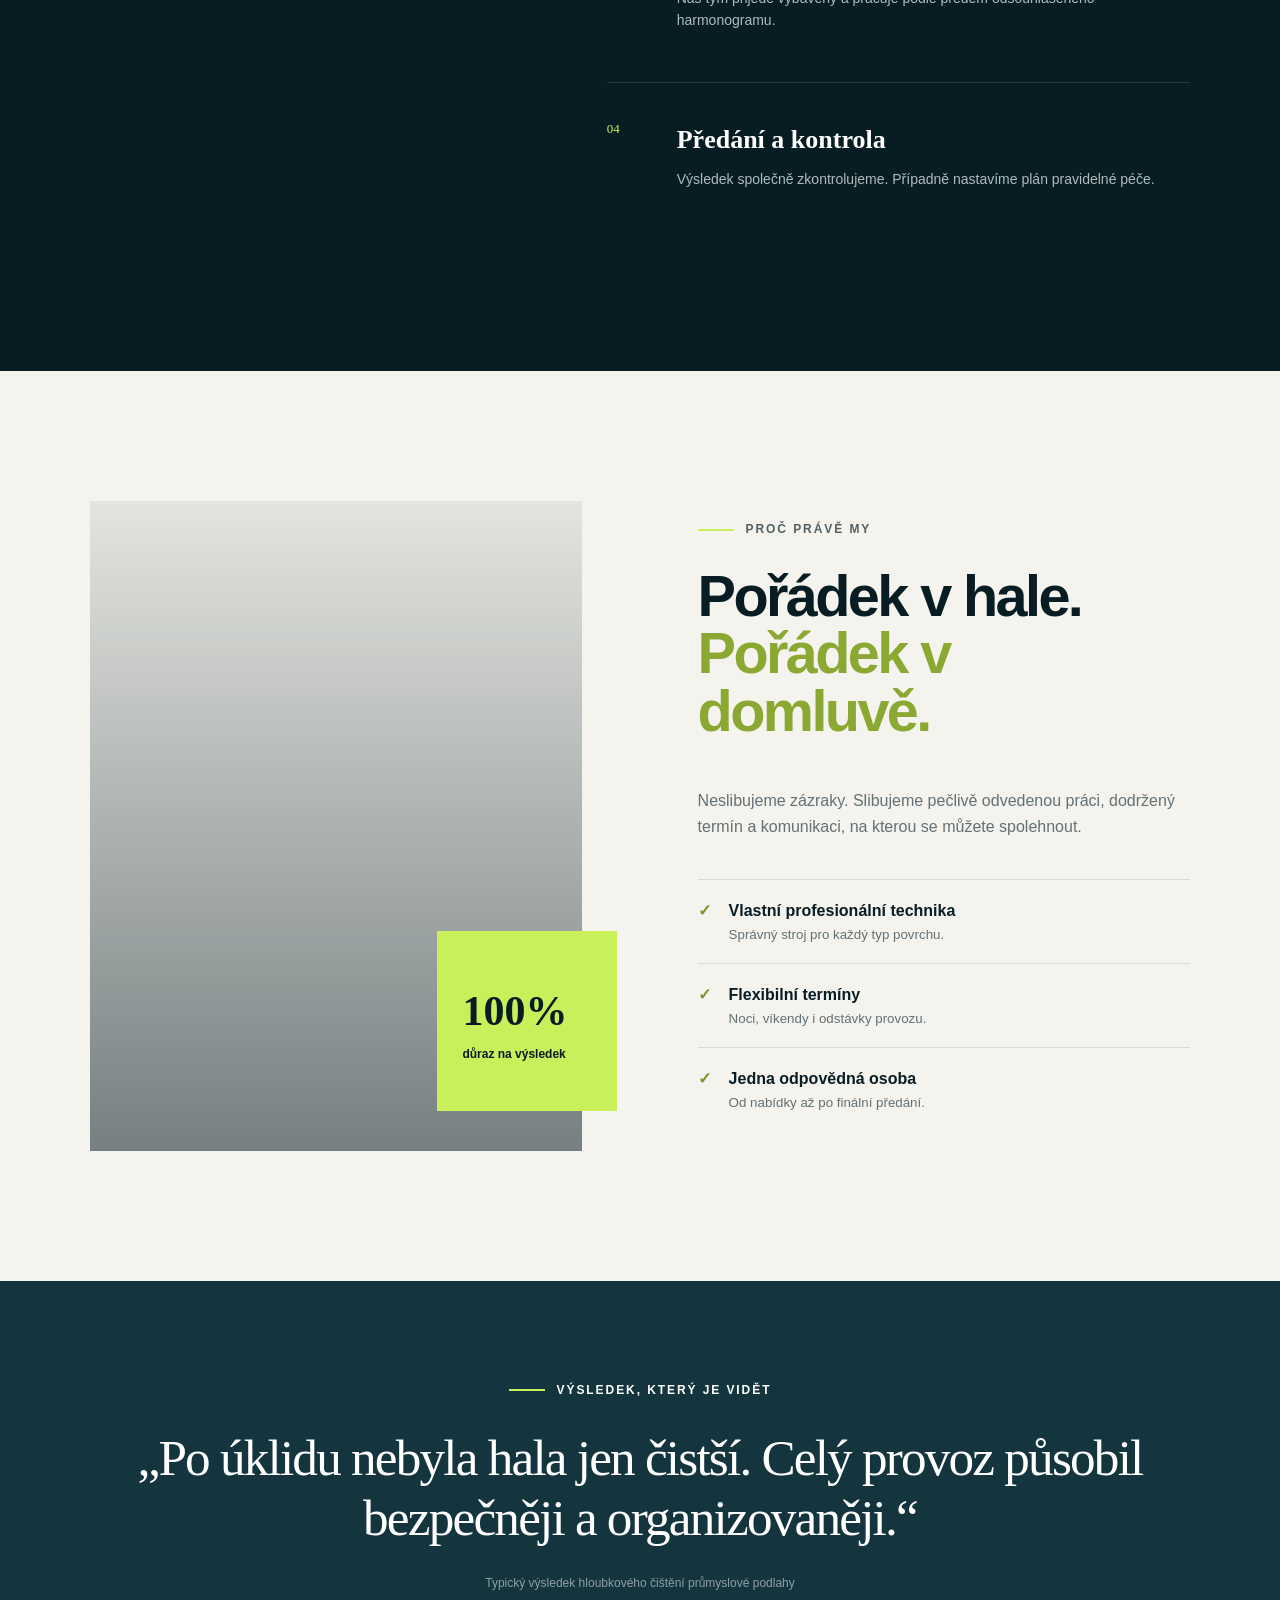
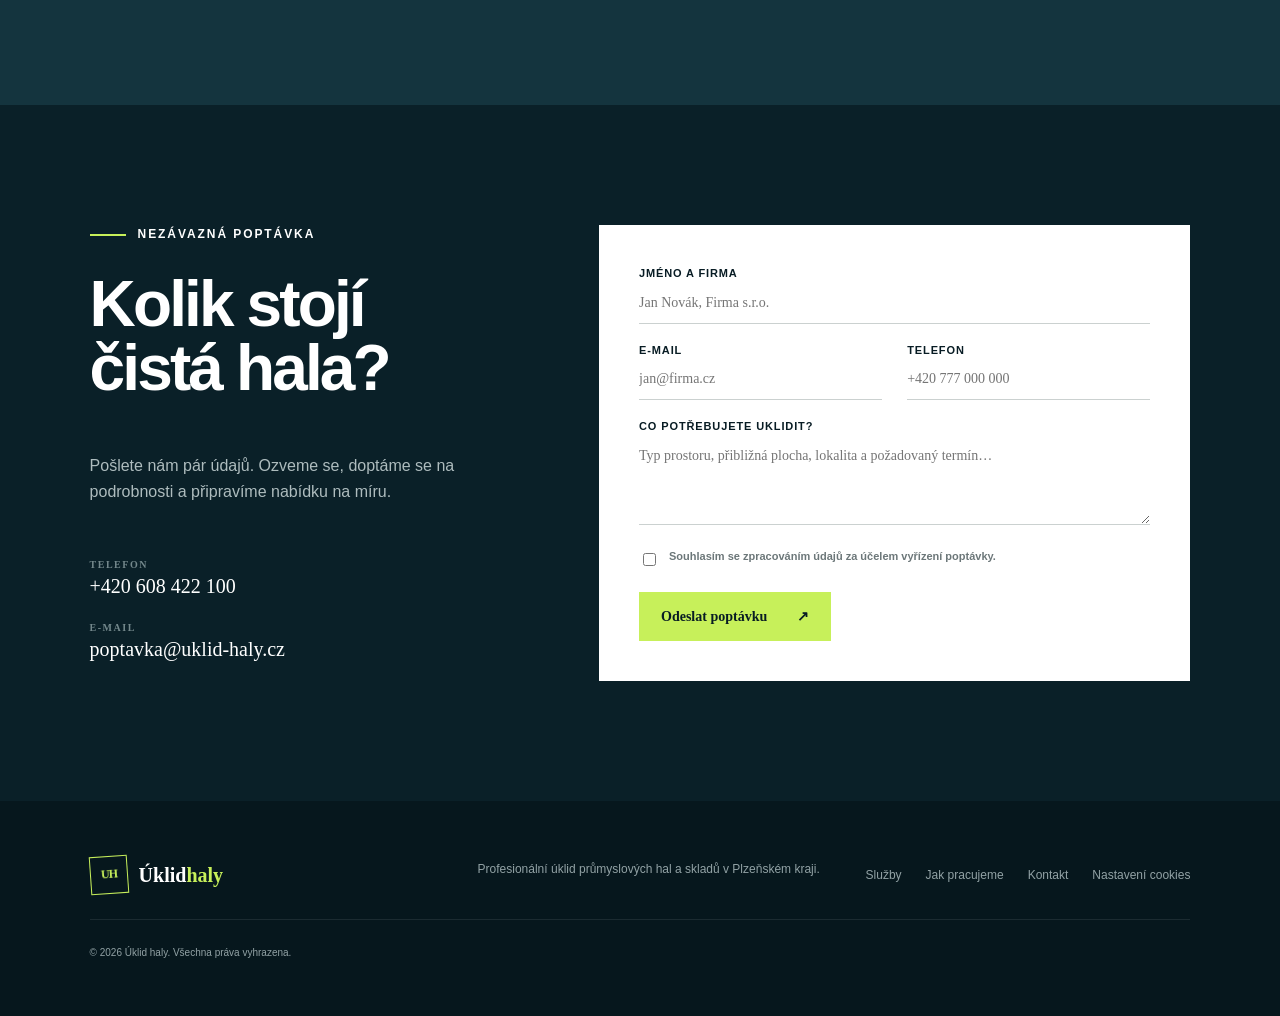
==== commit c5a1ee31: "Add files via upload" ====
--- a/index.html
+++ b/index.html
@@ -1,6 +1,16 @@
 <!doctype html>
 <html lang="cs">
 <head>
+
+<!-- Google tag (gtag.js) -->
+<script async src="https://www.googletagmanager.com/gtag/js?id=G-1RX8X5FNT6"></script>
+<script>
+  window.dataLayer = window.dataLayer || [];
+  function gtag(){dataLayer.push(arguments);}
+  gtag('js', new Date());
+
+  gtag('config', 'G-1RX8X5FNT6');
+</script>
   <meta charset="UTF-8">
   <meta name="viewport" content="width=device-width, initial-scale=1.0">
   <meta name="description" content="Profesionální strojové čištění a úklid průmyslových hal, skladů a výrobních provozů v Plzni a celém Plzeňském kraji.">
@@ -139,7 +149,7 @@
         <h2>Kolik stojí čistá hala?</h2>
         <p>Pošlete nám pár údajů. Ozveme se, doptáme se na podrobnosti a připravíme nabídku na míru.</p>
         <div class="contact-direct">
-          <a href="tel:+420777000000"><span>Telefon</span>+420 777 000 000</a>
+          <a href="tel:+420608422100"><span>Telefon</span>+420 608 422 100</a>
           <a href="mailto:poptavka@uklid-haly.cz"><span>E-mail</span>poptavka@uklid-haly.cz</a>
         </div>
       </div>
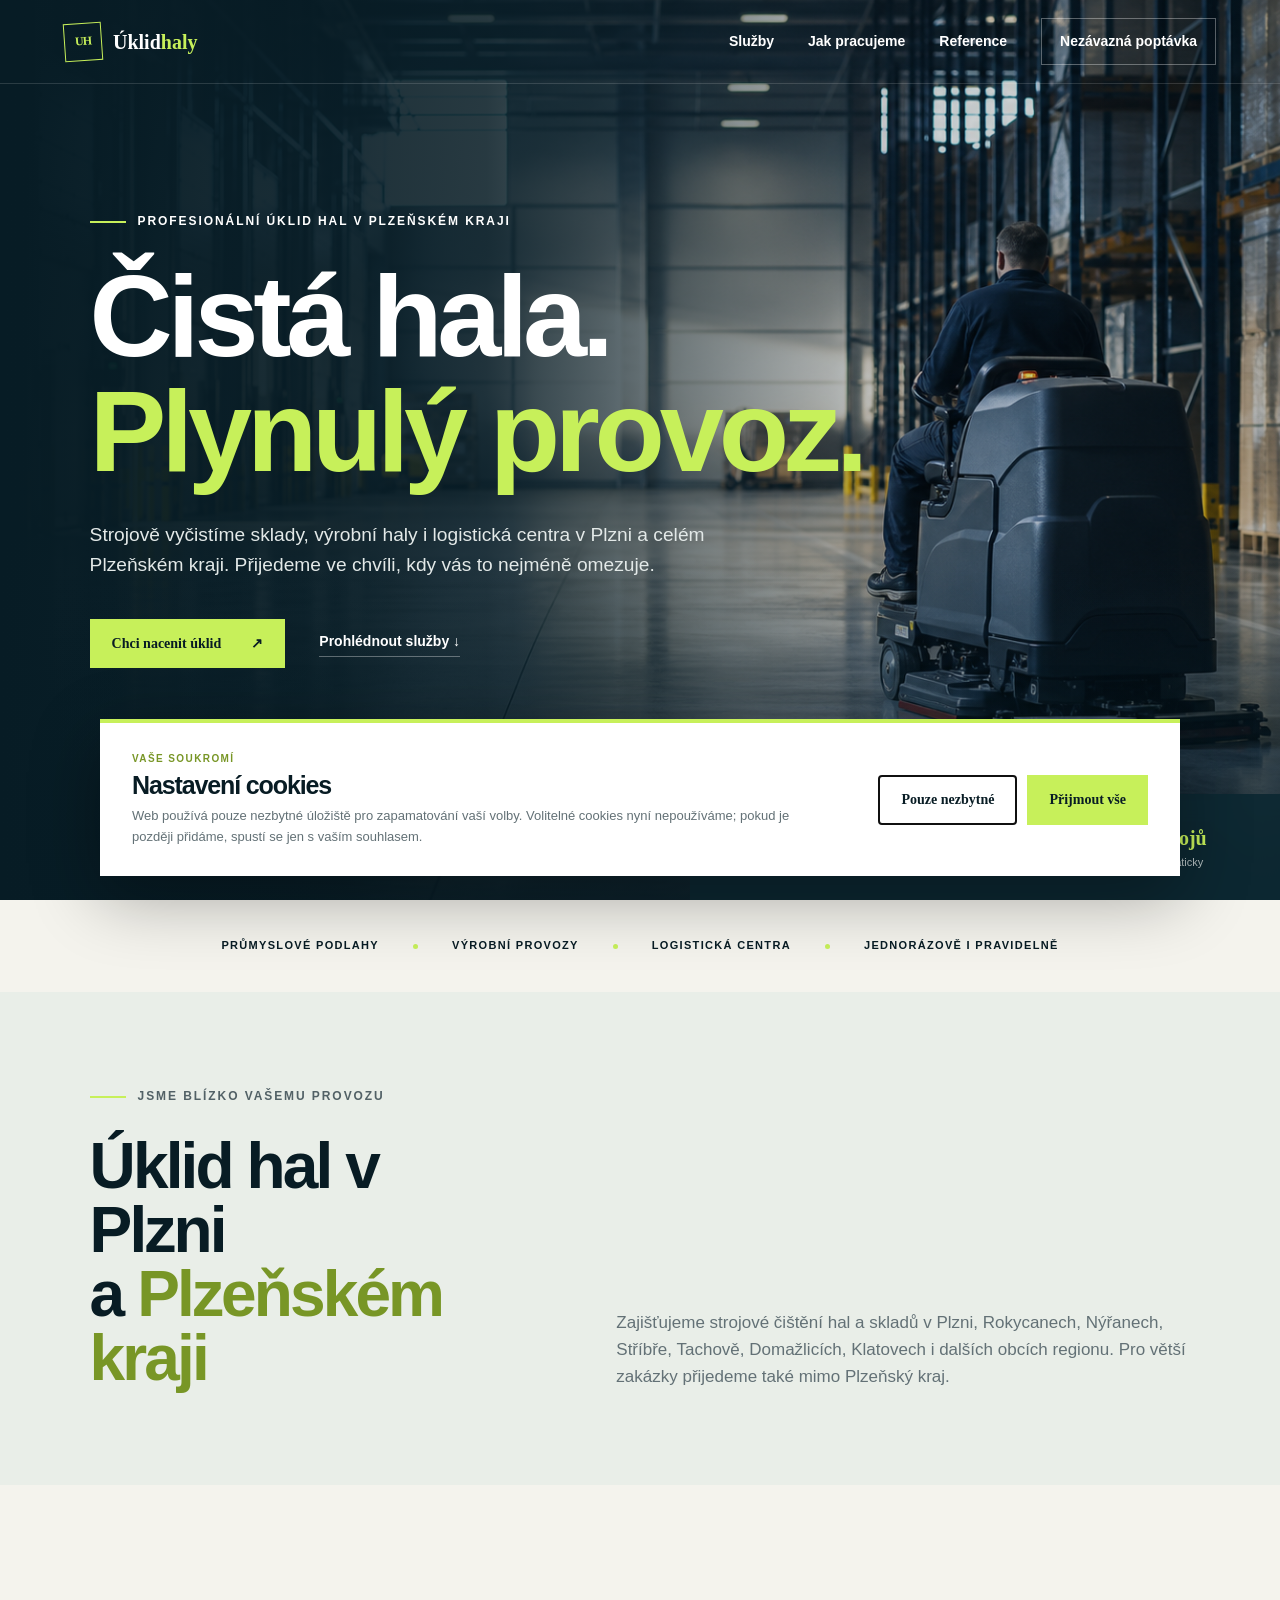
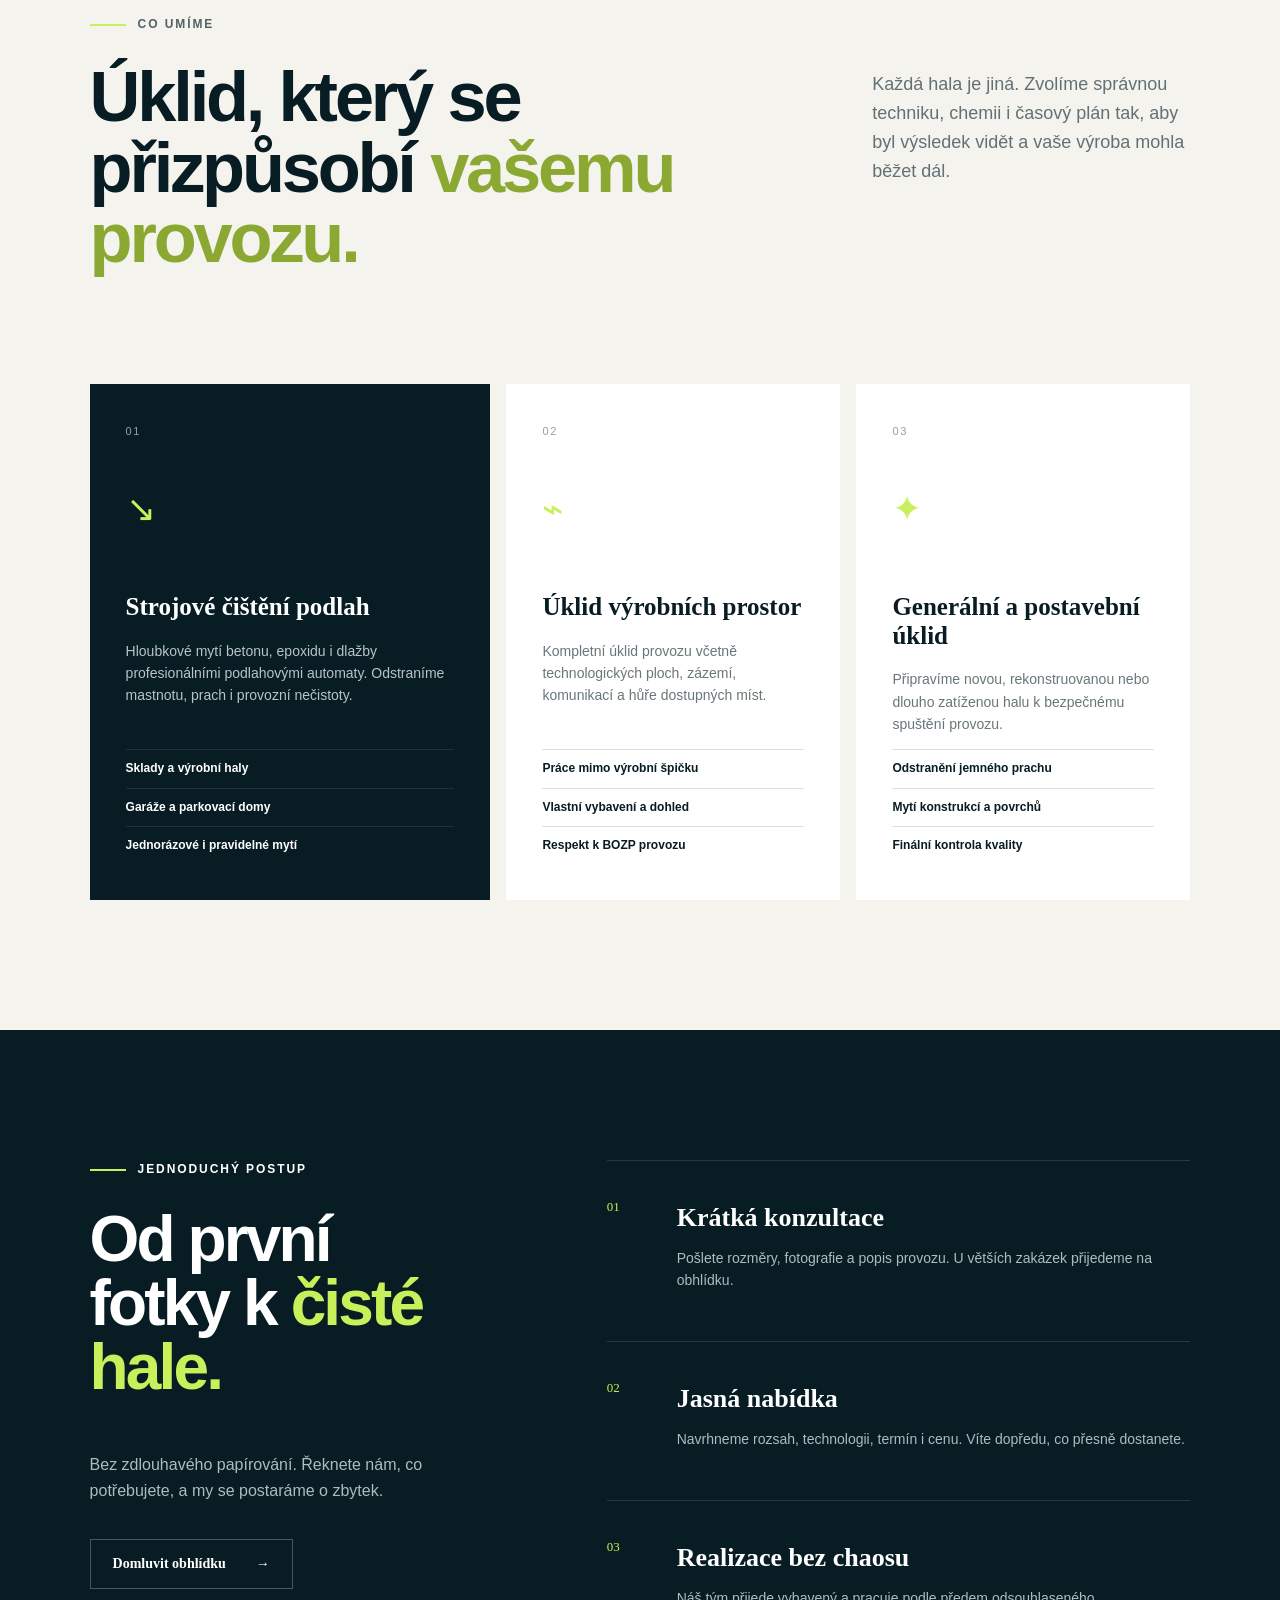
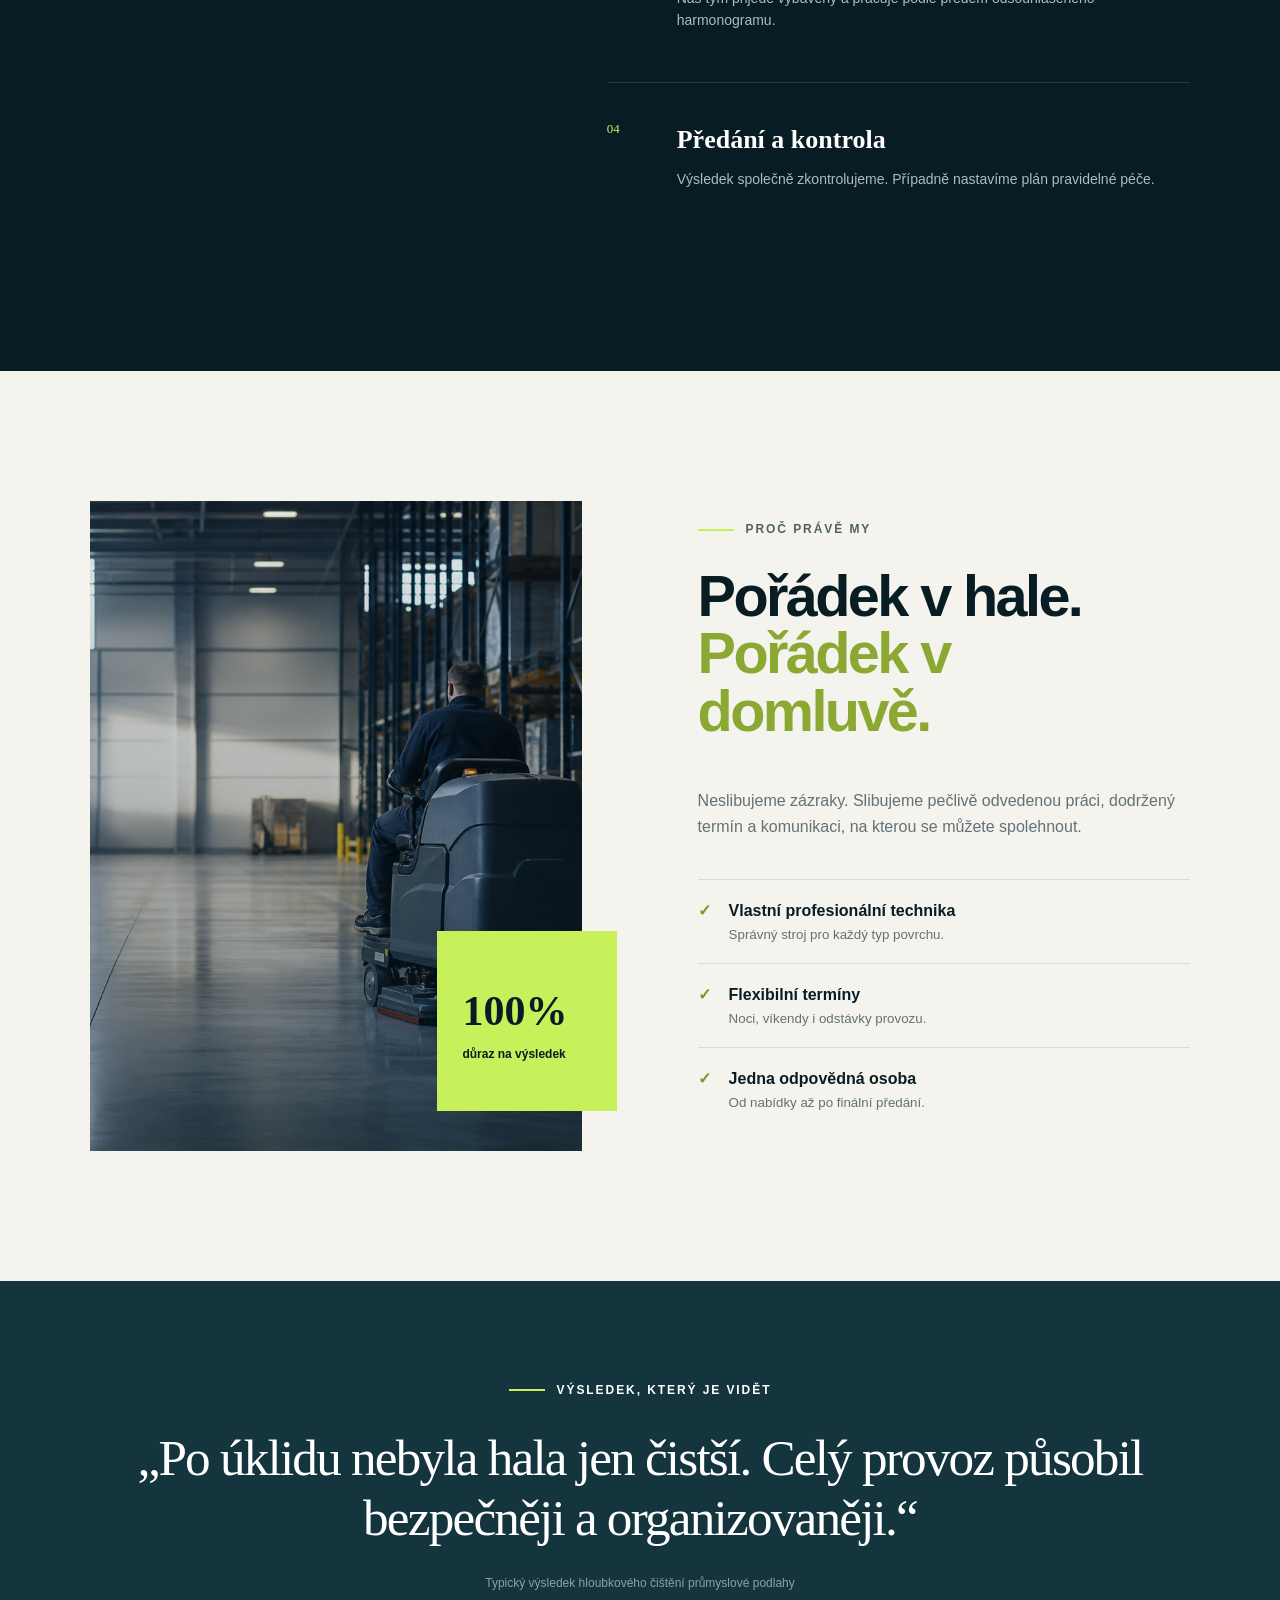
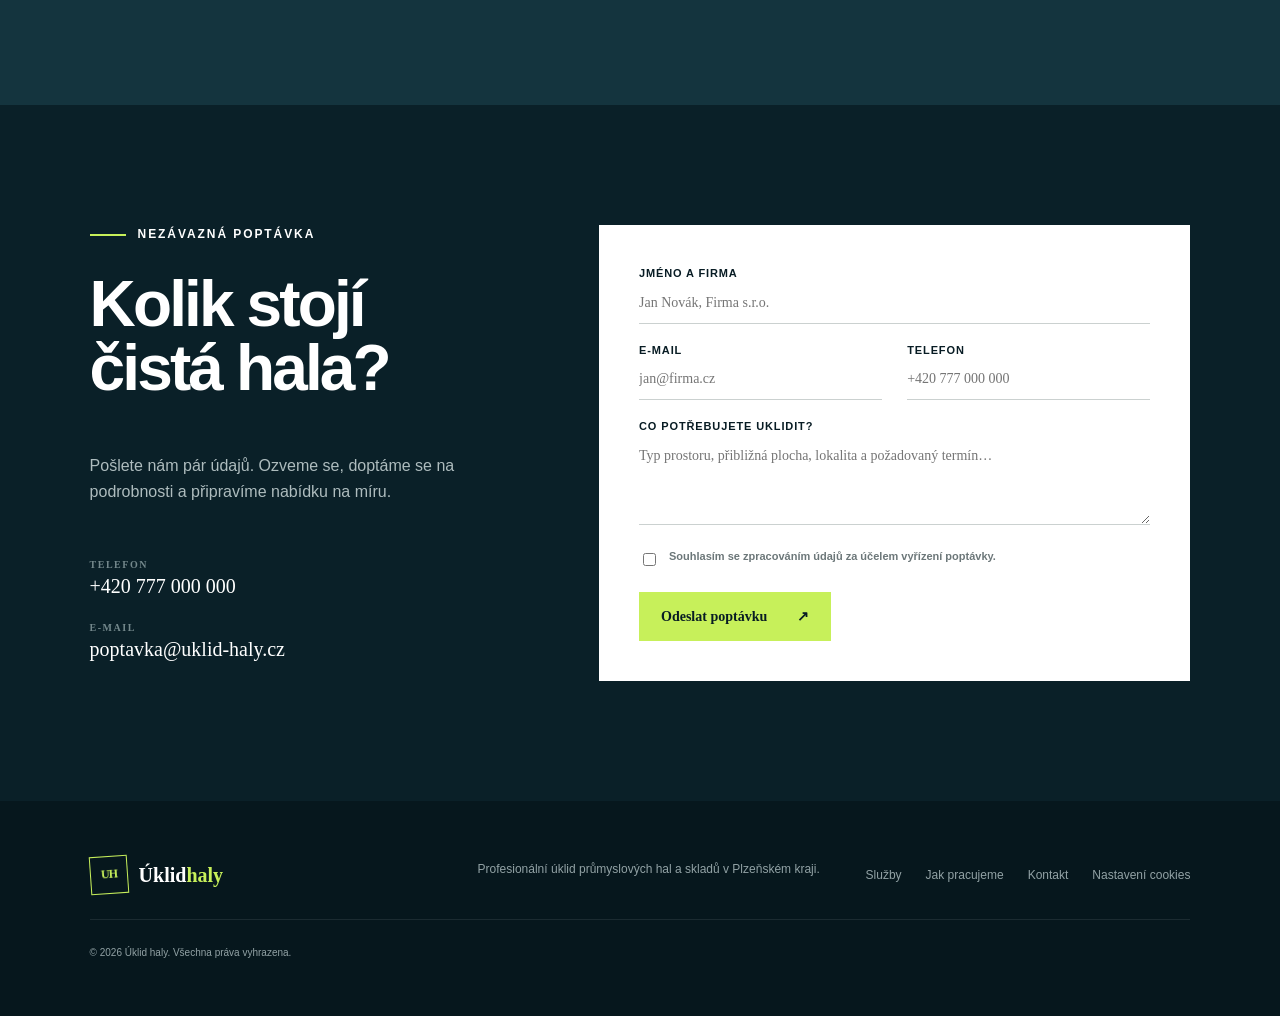
==== commit f0c097d0: "Add files via upload" ====
--- a/index.html
+++ b/index.html
@@ -1,7 +1,7 @@
 <!doctype html>
 <html lang="cs">
 <head>
-
+<script src="https://analytics.ahrefs.com/analytics.js" data-key="l1isgDjHtMHH8xH/Huy6pA" async></script>
 <!-- Google tag (gtag.js) -->
 <script async src="https://www.googletagmanager.com/gtag/js?id=G-1RX8X5FNT6"></script>
 <script>
@@ -25,6 +25,7 @@
   <meta property="og:url" content="https://www.uklid-haly.cz/">
   <meta property="og:image" content="https://www.uklid-haly.cz/assets/hero-hala.png">
   <meta name="theme-color" content="#081c24">
+  <link rel="icon" href="assets/favicon.svg" type="image/svg+xml">
   <link rel="preload" as="image" href="assets/hero-hala.png" fetchpriority="high">
   <title>Úklid hal Plzeň a Plzeňský kraj | Úklid haly</title>
   <link rel="stylesheet" href="styles.css">
@@ -149,7 +150,7 @@
         <h2>Kolik stojí čistá hala?</h2>
         <p>Pošlete nám pár údajů. Ozveme se, doptáme se na podrobnosti a připravíme nabídku na míru.</p>
         <div class="contact-direct">
-          <a href="tel:+420608422100"><span>Telefon</span>+420 608 422 100</a>
+          <a href="tel:+420777000000"><span>Telefon</span>+420 777 000 000</a>
           <a href="mailto:poptavka@uklid-haly.cz"><span>E-mail</span>poptavka@uklid-haly.cz</a>
         </div>
       </div>
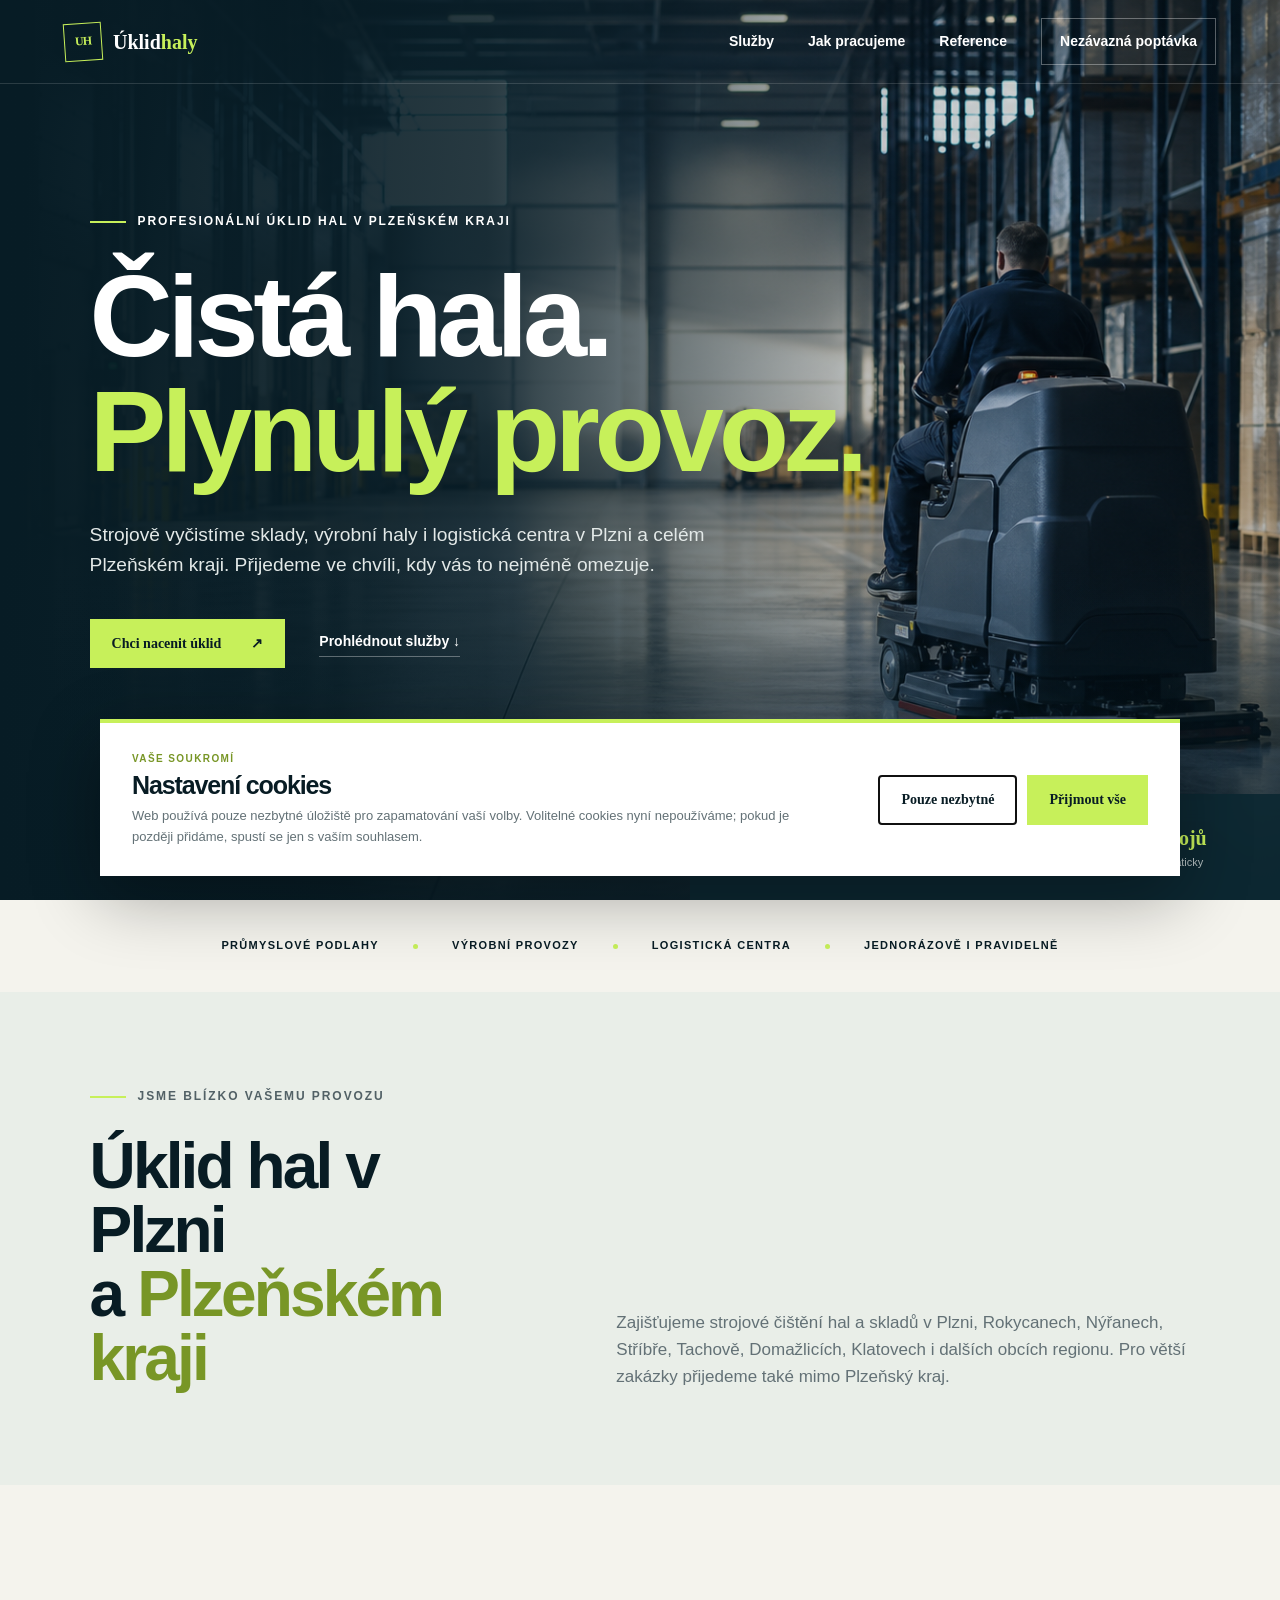
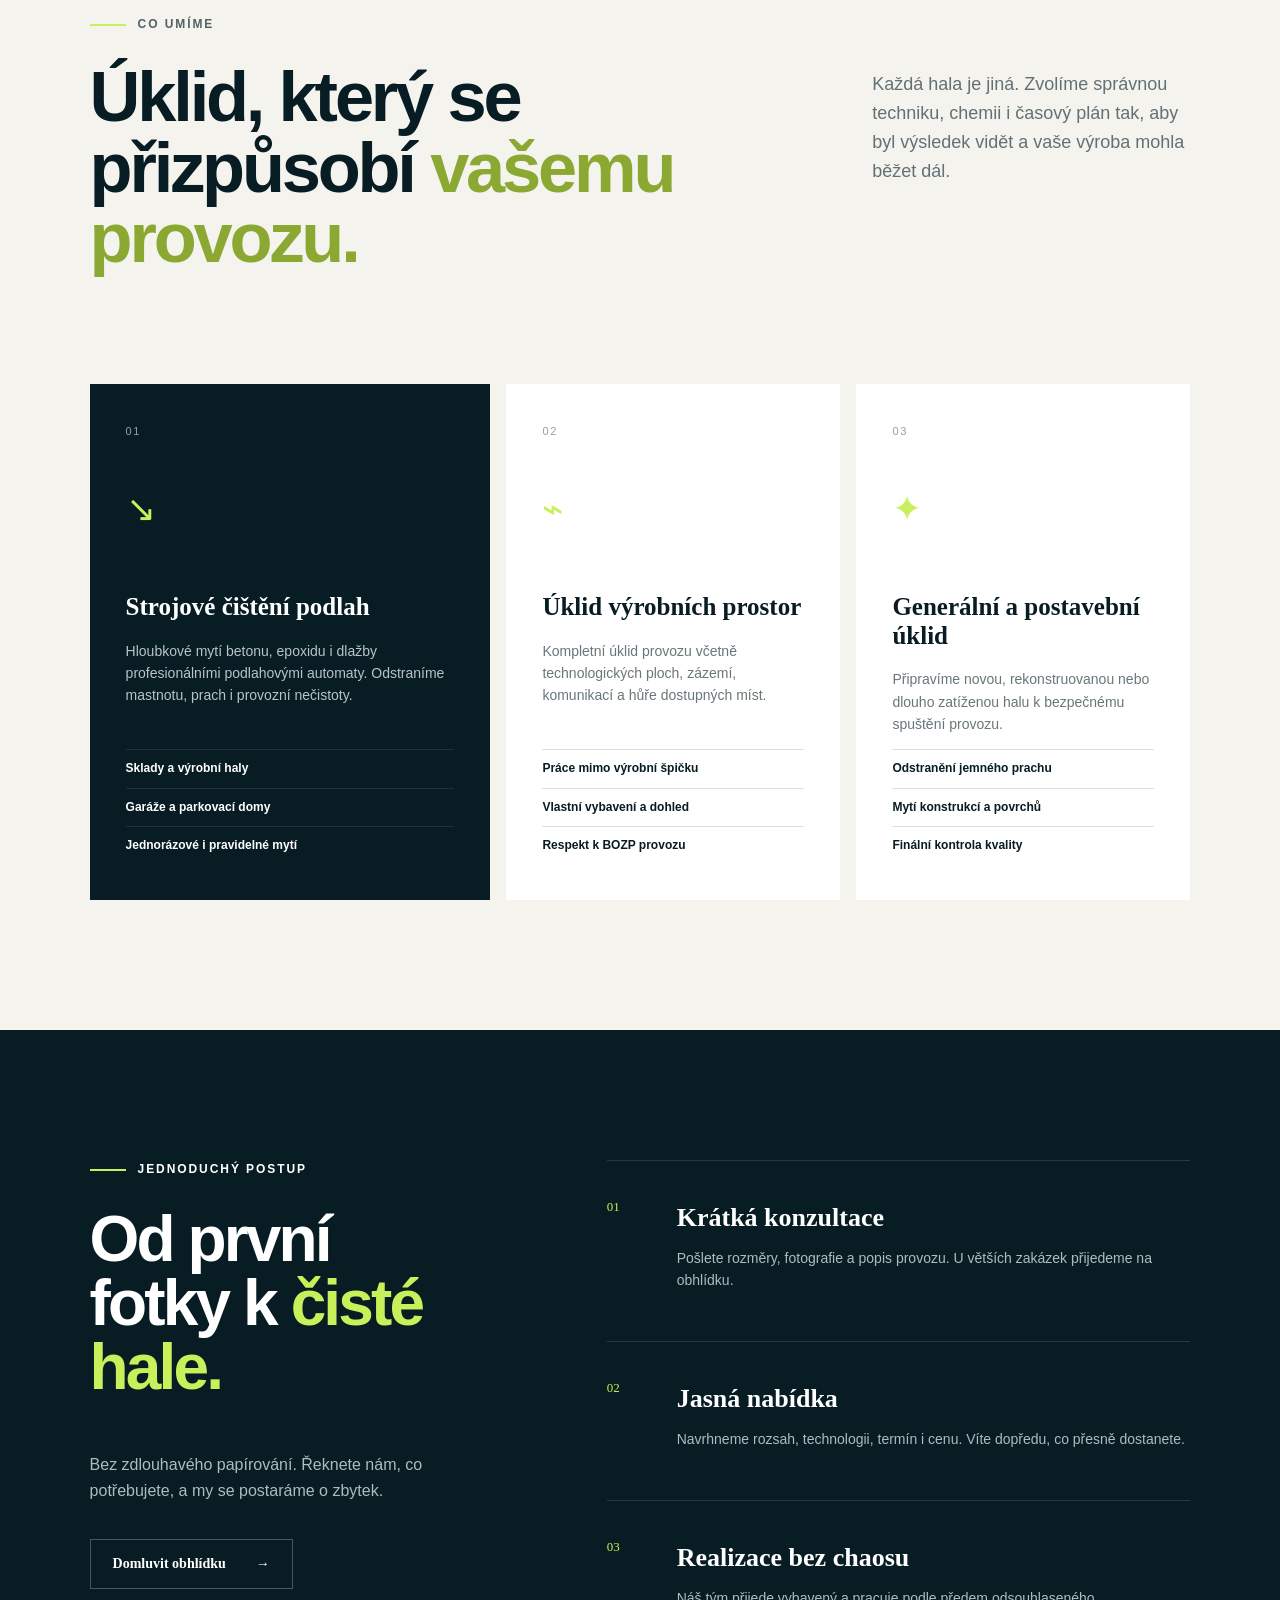
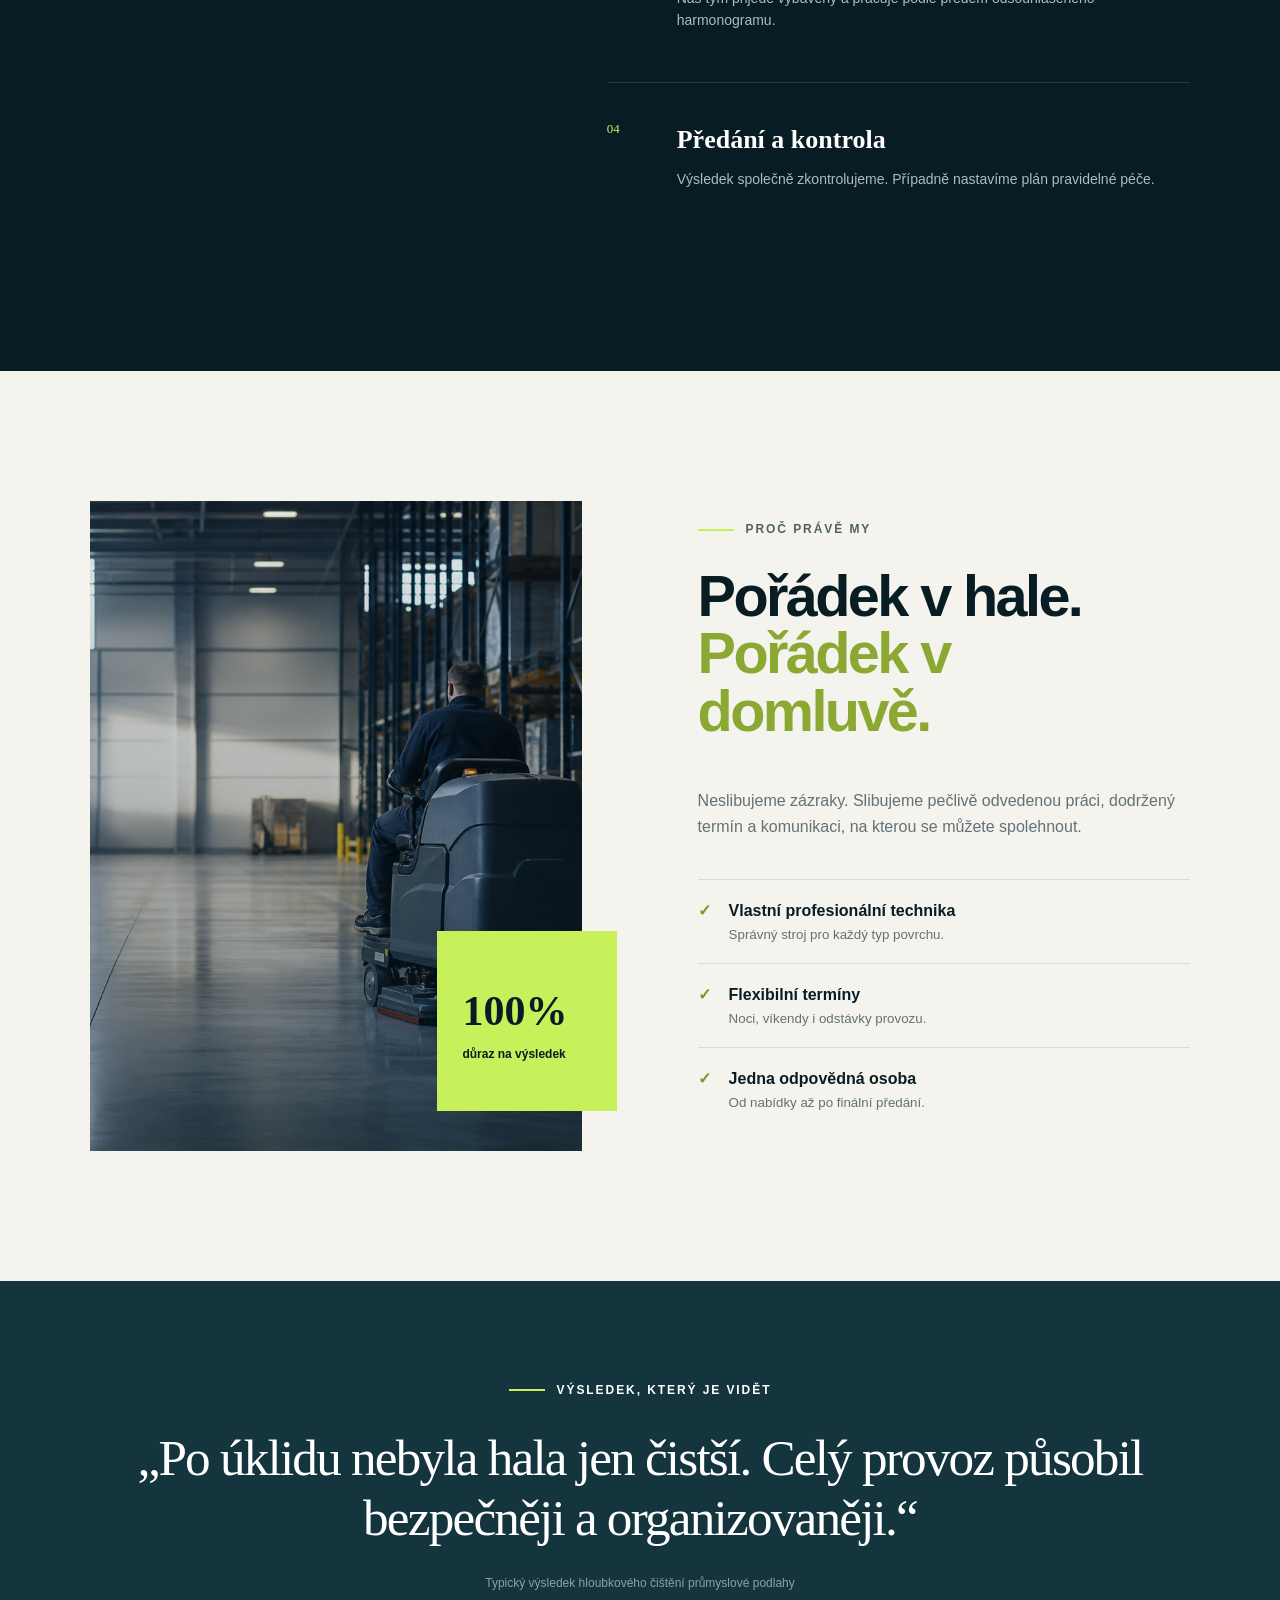
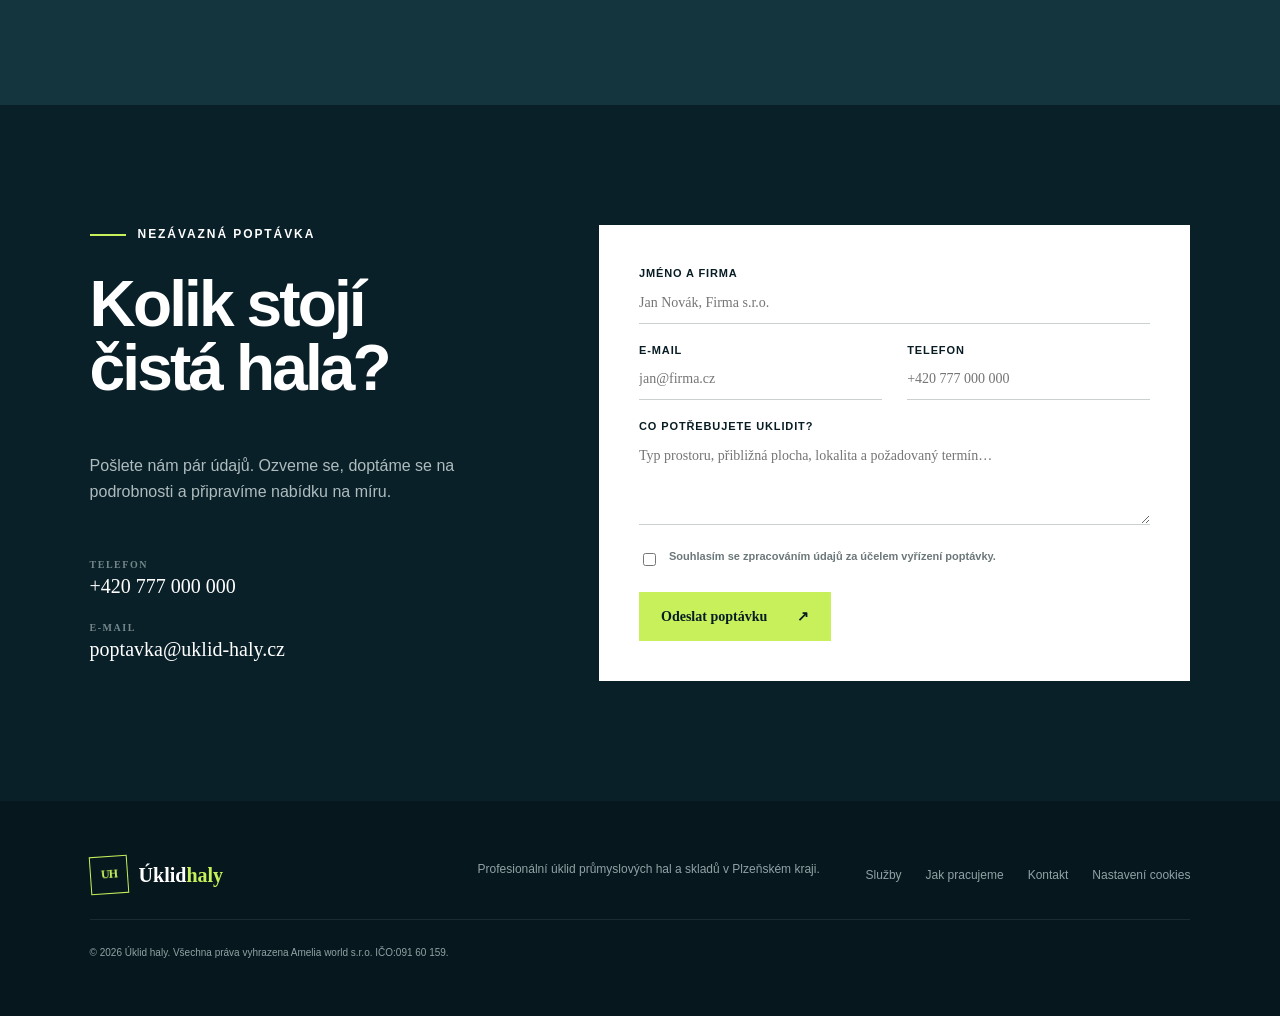
==== commit 8999e3ad: "Add files via upload" ====
--- a/index.html
+++ b/index.html
@@ -176,7 +176,7 @@
     <a class="brand" href="#top"><span class="brand-mark">UH</span><span>Úklid<span>haly</span></span></a>
     <p>Profesionální úklid průmyslových hal a skladů v Plzeňském kraji.</p>
     <div><a href="#sluzby">Služby</a><a href="#postup">Jak pracujeme</a><a href="#kontakt">Kontakt</a><button class="footer-link" type="button" data-cookie-settings>Nastavení cookies</button></div>
-    <small>© <span id="year"></span> Úklid haly. Všechna práva vyhrazena.</small>
+    <small>© <span id="year"></span> Úklid haly. Všechna práva vyhrazena Amelia world s.r.o. IČO:091 60 159.</small>
   </footer>
   <div class="cookie-banner" id="cookie-banner" role="dialog" aria-modal="true" aria-labelledby="cookie-title" hidden>
     <div>
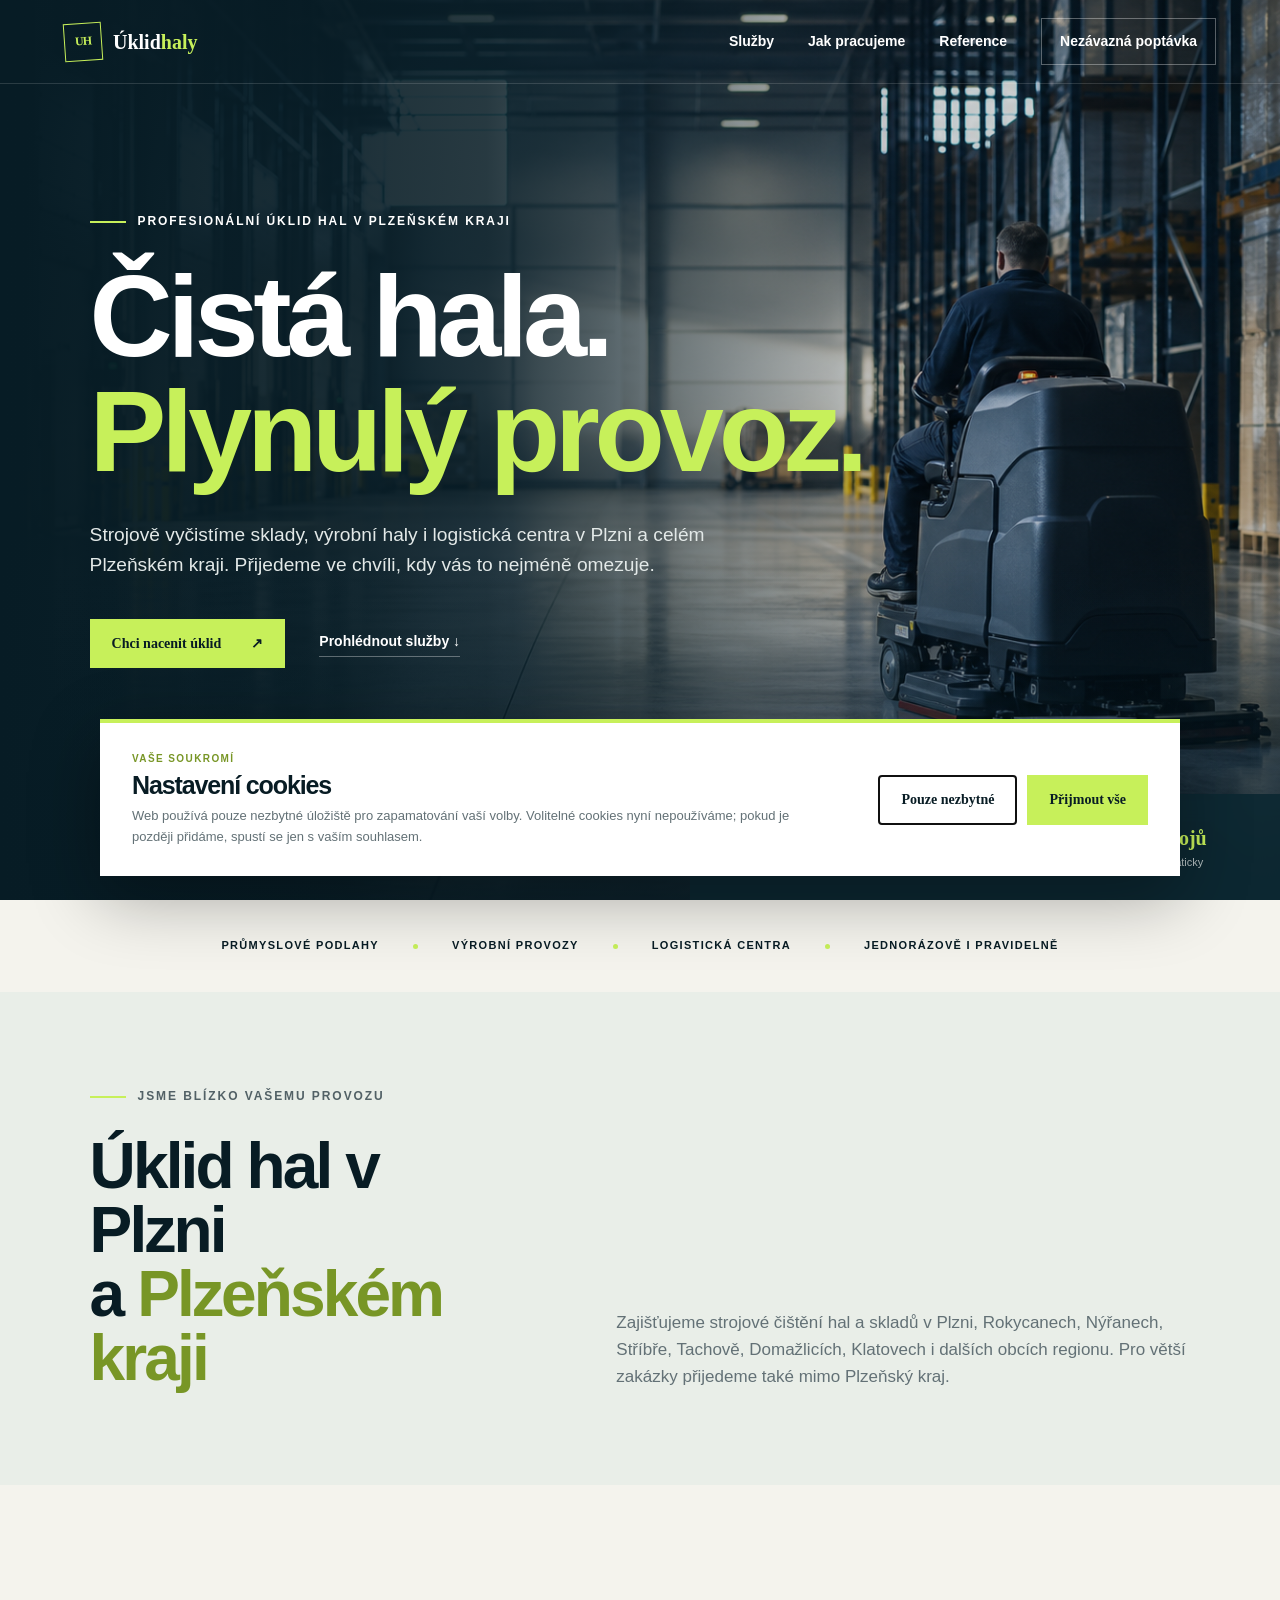
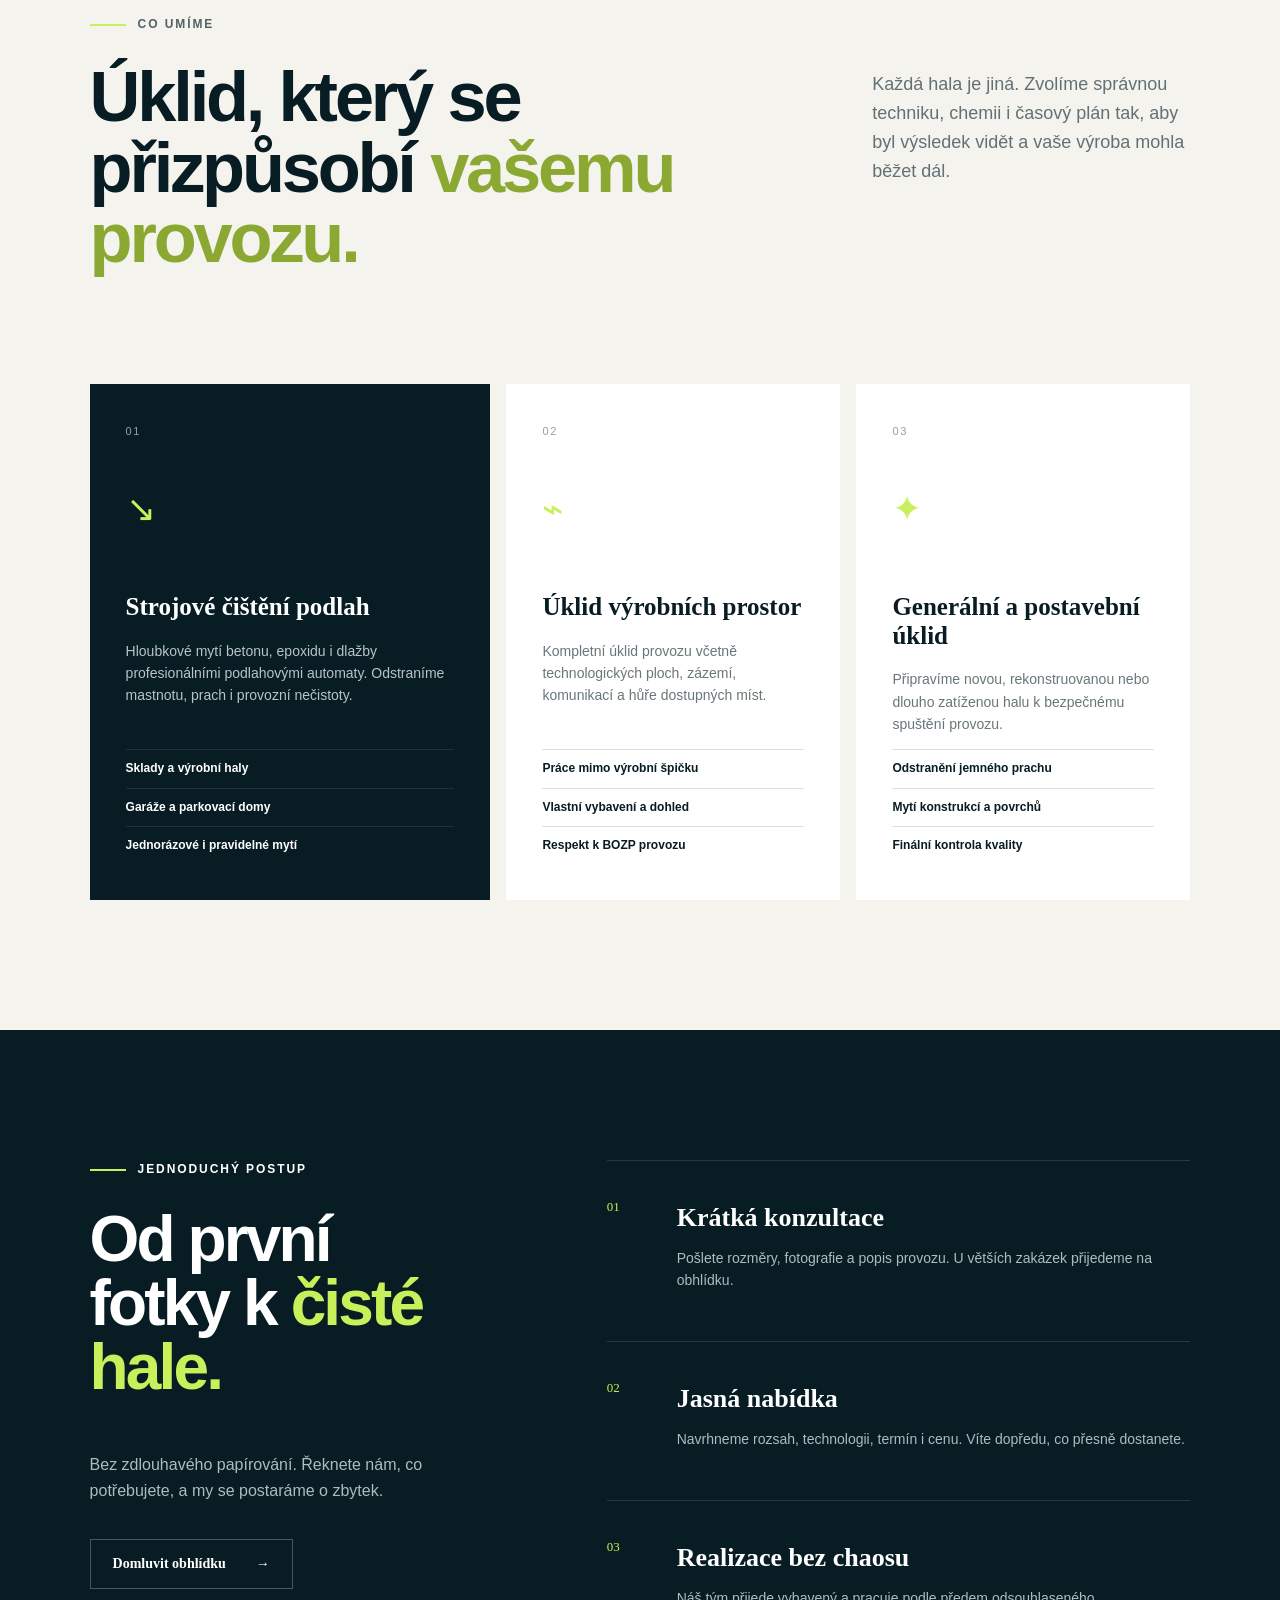
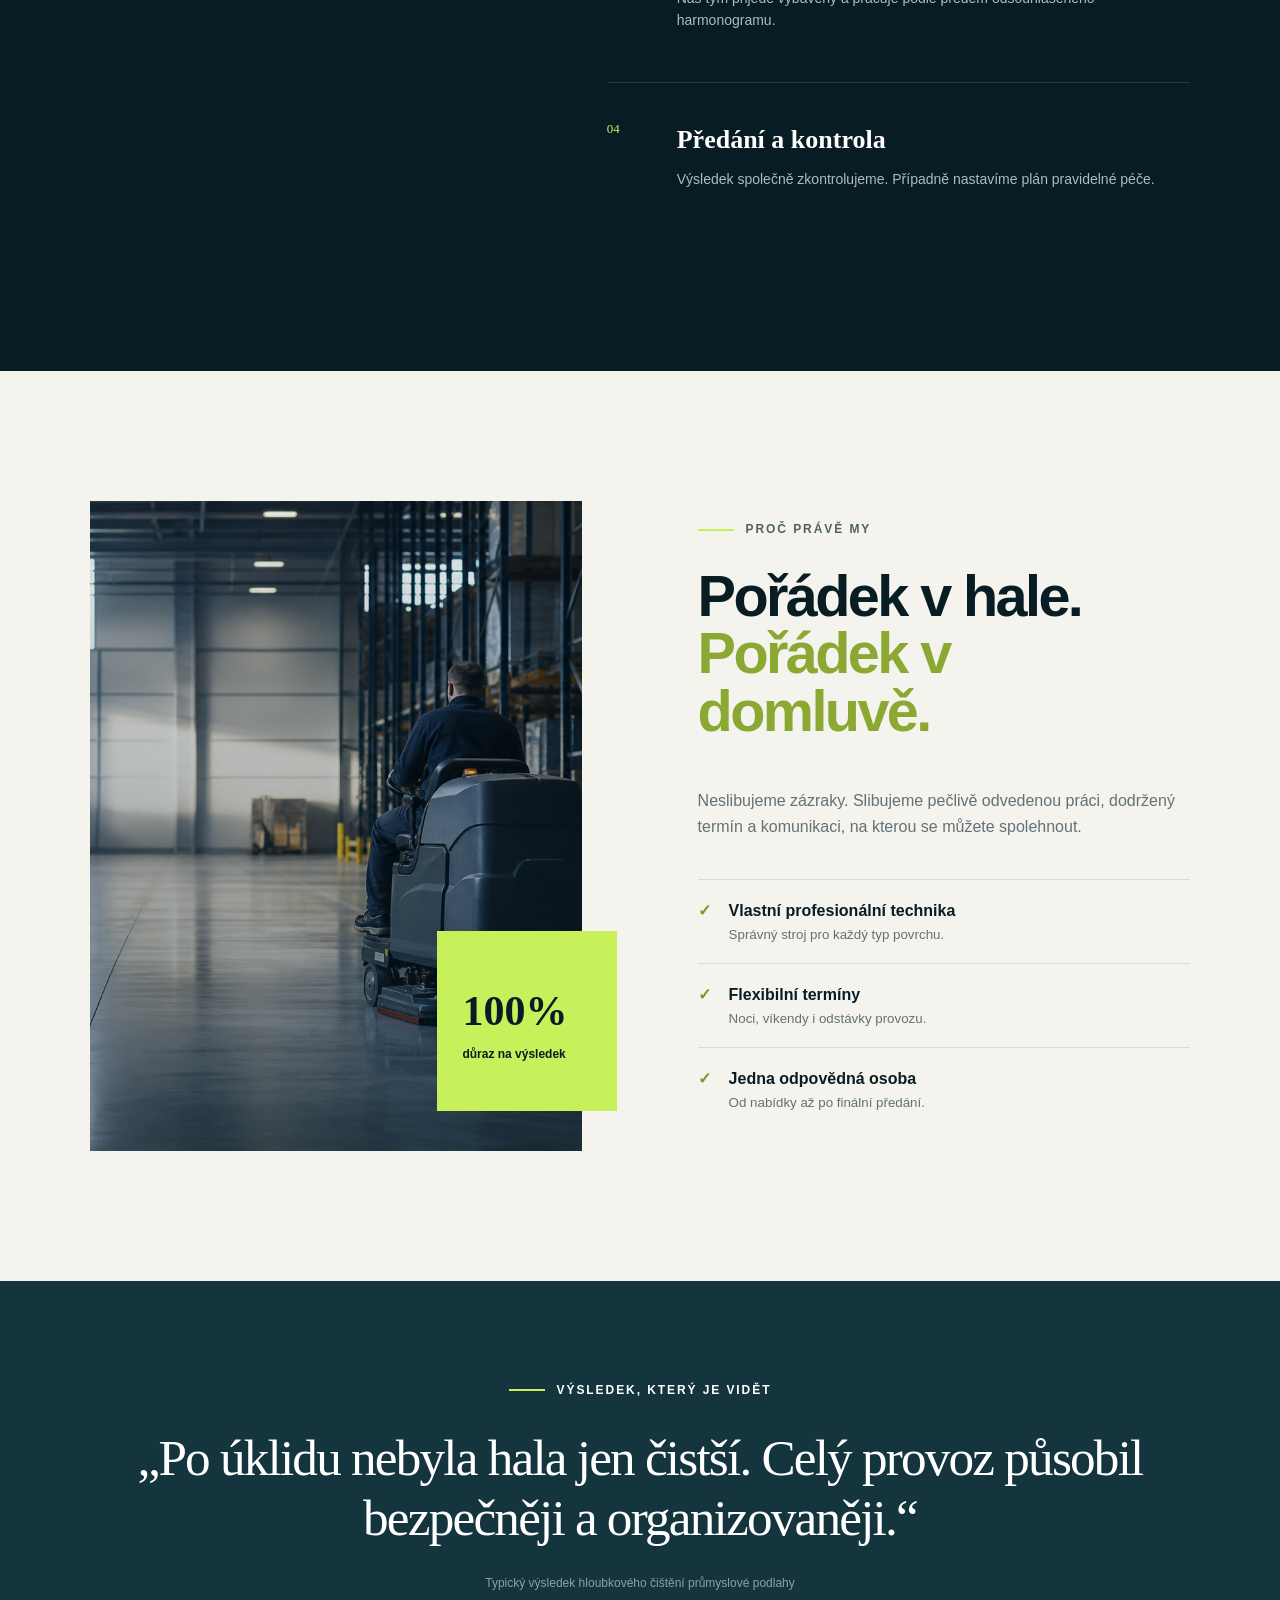
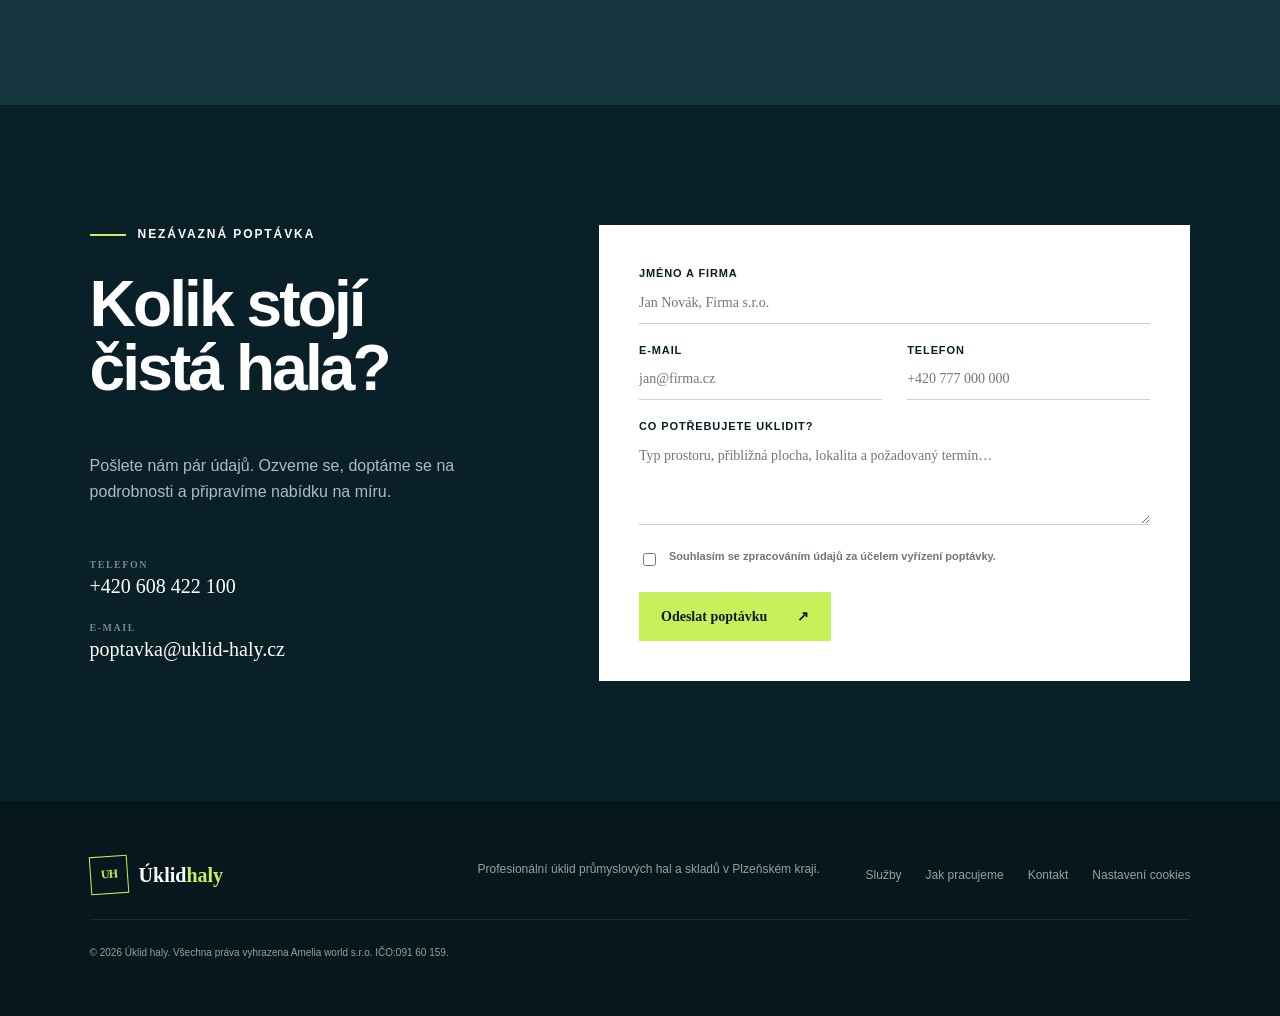
==== commit 6dfcbe42: "Add files via upload" ====
--- a/index.html
+++ b/index.html
@@ -150,7 +150,7 @@
         <h2>Kolik stojí čistá hala?</h2>
         <p>Pošlete nám pár údajů. Ozveme se, doptáme se na podrobnosti a připravíme nabídku na míru.</p>
         <div class="contact-direct">
-          <a href="tel:+420777000000"><span>Telefon</span>+420 777 000 000</a>
+          <a href="tel:+420777000000"><span>Telefon</span>+420 608 422 100</a>
           <a href="mailto:poptavka@uklid-haly.cz"><span>E-mail</span>poptavka@uklid-haly.cz</a>
         </div>
       </div>
